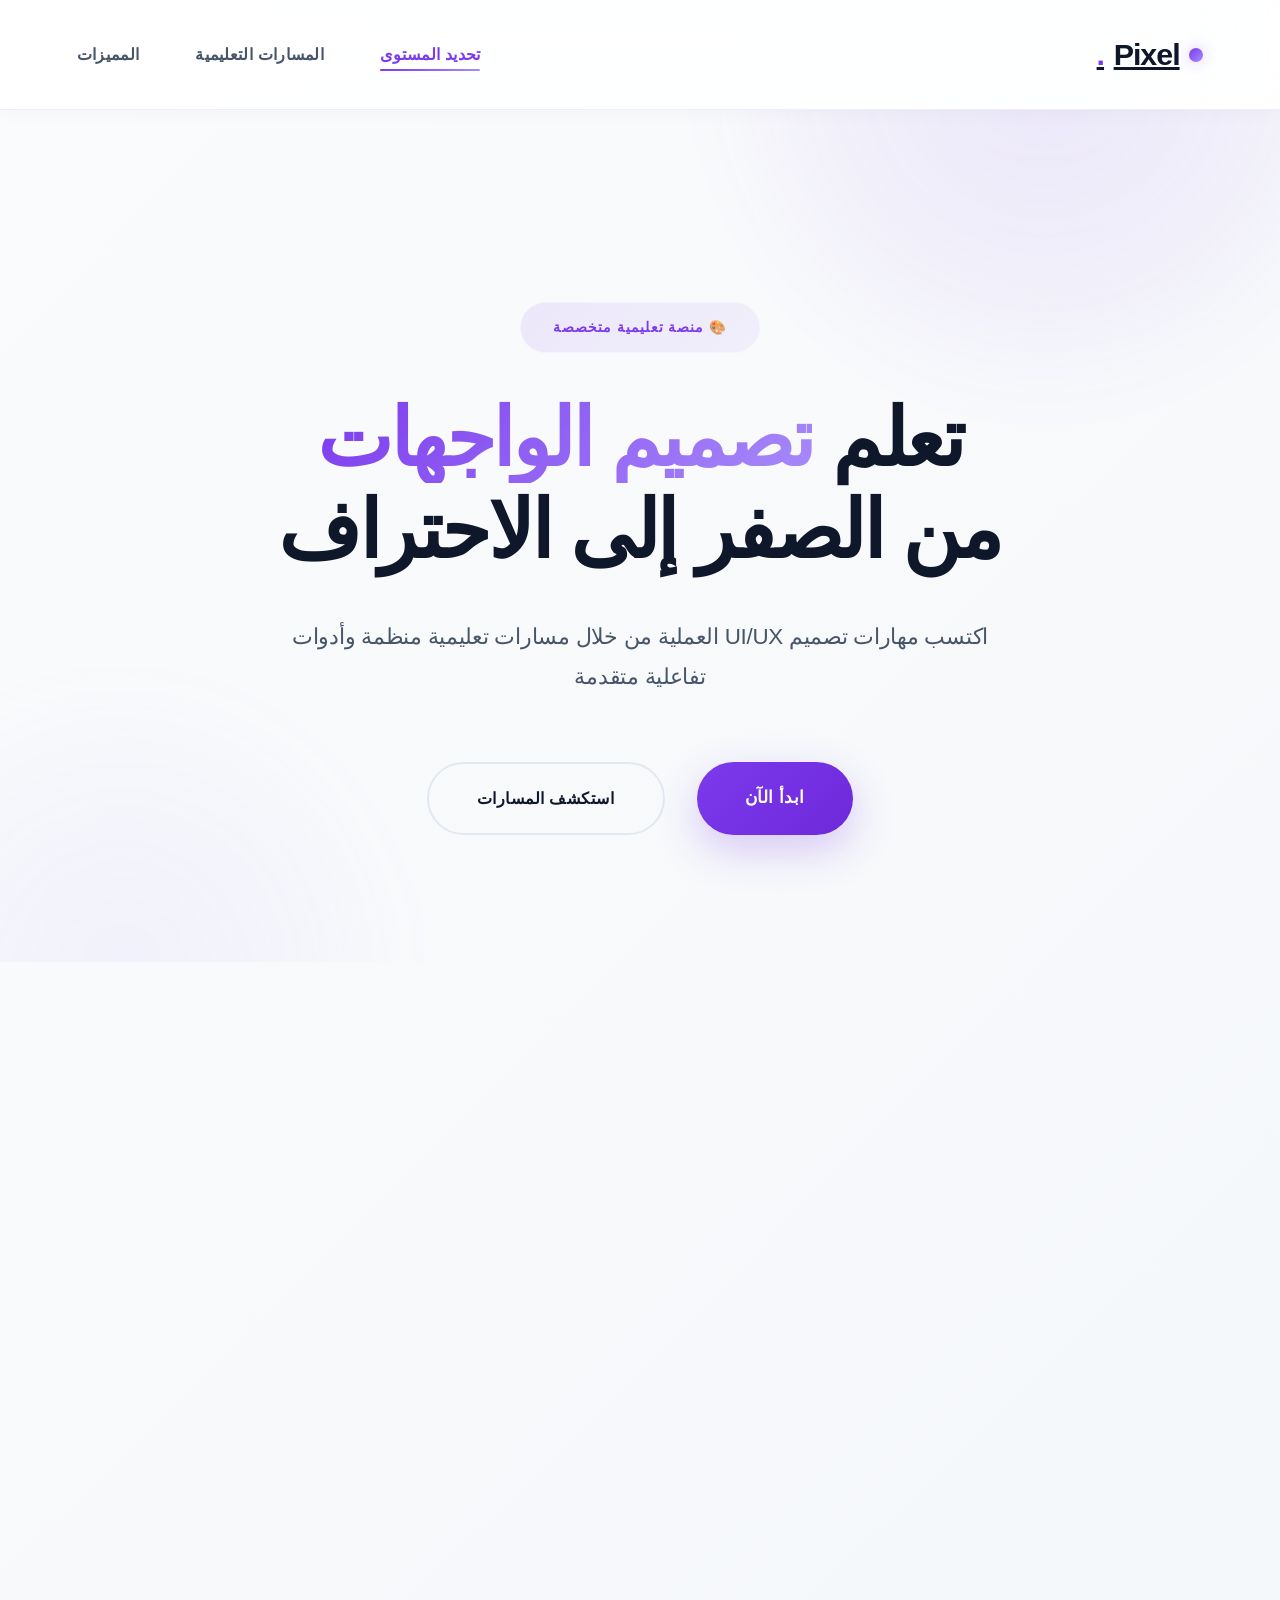
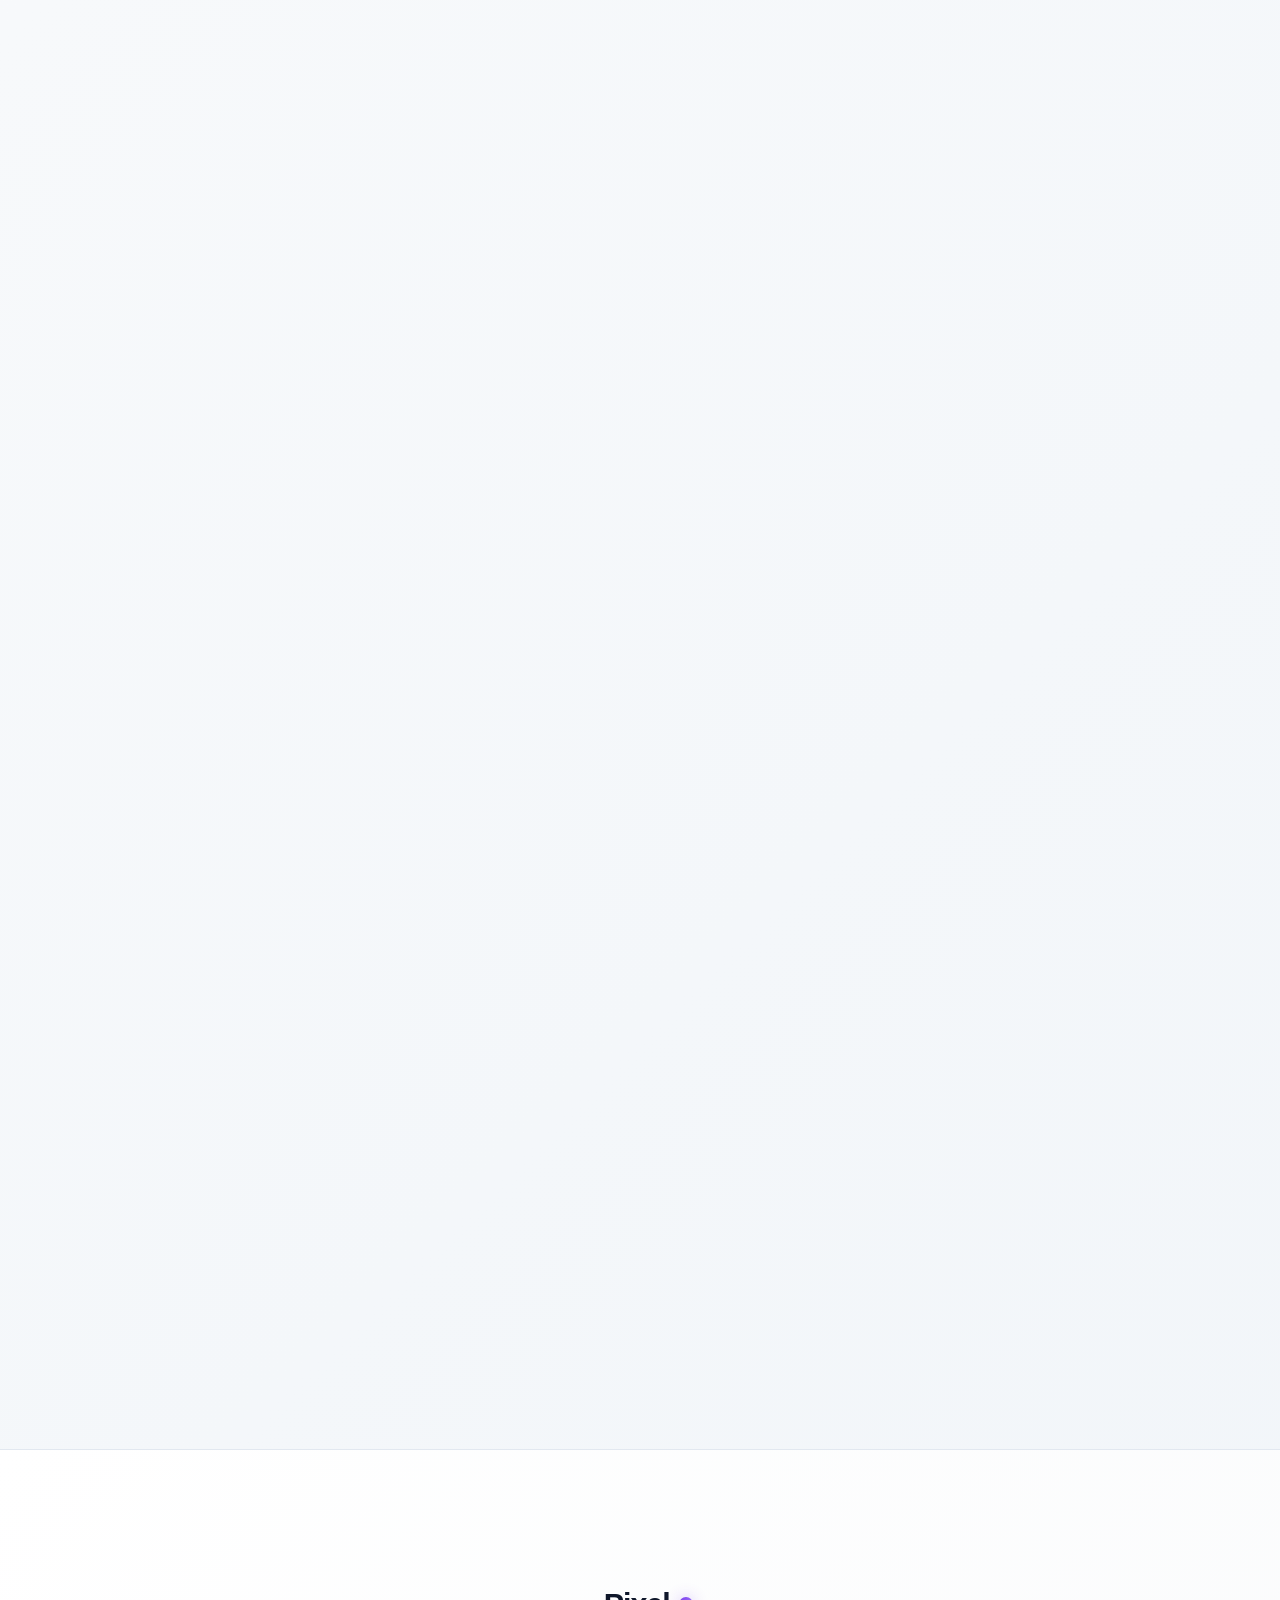
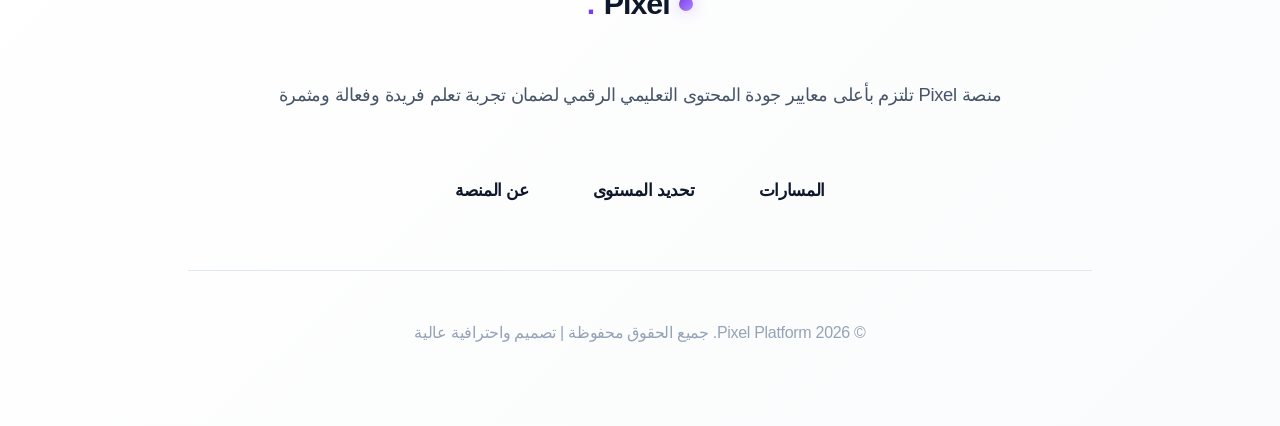
==== index.html @ 51c04f6b "Luxury Redesign: High-end professional aesthetic, advanced typography, and micro-interactions" ====
<!DOCTYPE html>
<html lang="ar">
<head>
    <meta charset="UTF-8">
    <meta name="viewport" content="width=device-width, initial-scale=1.0">
    <title>Pixel - منصة تعليمية متخصصة في تصميم UI/UX</title>
    <link rel="stylesheet" href="css/style.css">
</head>
<body>
    <nav class="navbar">
        <a href="index.html" class="logo">
            <div class="logo-dot"></div>
            <span>Pixel</span><span style="color: var(--secondary);">.</span>
        </a>
        <ul class="nav-links">
            <li><a href="pages/placement-test.html" class="active">تحديد المستوى</a></li>
            <li><a href="pages/levels.html">المسارات التعليمية</a></li>
            <li><a href="#features">المميزات</a></li>
        </ul>
    </nav>

    <header class="hero">
        <div class="hero-tag">🎨 منصة تعليمية متخصصة</div>
        <h1 class="reveal">تعلم <span>تصميم الواجهات</span> <br>من الصفر إلى الاحتراف</h1>
        <p class="reveal">اكتسب مهارات تصميم UI/UX العملية من خلال مسارات تعليمية منظمة وأدوات تفاعلية متقدمة</p>
        <div class="reveal" style="display: flex; gap: 2rem; justify-content: center; flex-wrap: wrap;">
            <a href="pages/placement-test.html" class="btn-main">ابدأ الآن</a>
            <a href="pages/levels.html" class="btn-ghost">استكشف المسارات</a>
        </div>
    </header>

    <main class="container" style="padding: 0 8%;">
        <div class="bento-grid">
            <!-- Large Item 1 -->
            <div class="bento-item large reveal">
                <div>
                    <div class="icon-box">🎯</div>
                    <h3>اختبار تحديد المستوى</h3>
                    <p>اكتشف مستواك الحالي في تصميم الواجهات وحدد المسار المناسب لك من خلال اختبار شامل وتفاعلي</p>
                </div>
            </div>

            <!-- Item 2 -->
            <div class="bento-item reveal">
                <div>
                    <div class="icon-box">📚</div>
                    <h3>محتوى منظم</h3>
                    <p>دروس مرتبة بعناية تغطي جميع جوانب تصميم الواجهات من الأساسيات إلى المستويات المتقدمة</p>
                </div>
            </div>

            <!-- Item 3 -->
            <div class="bento-item reveal">
                <div>
                    <div class="icon-box">✅</div>
                    <h3>اختبارات تفاعلية</h3>
                    <p>قيّم معلوماتك بعد كل درس من خلال اختبارات تفاعلية تقدم تغذية راجعة فورية وتفصيلية</p>
                </div>
            </div>

            <!-- Item 4 -->
            <div class="bento-item reveal">
                <div>
                    <div class="icon-box">🚀</div>
                    <h3>مسارات متعددة</h3>
                    <p>اختر من بين مستويات تعليمية متعددة (مبتدئ، متوسط، متقدم) حسب احتياجاتك وخبرتك</p>
                </div>
            </div>

            <!-- Large Item 2 -->
            <div class="bento-item large reveal">
                <div>
                    <div class="icon-box">🎨</div>
                    <h3>تعلم عملي وفعال</h3>
                    <p>محتوى تعليمي يجمع بين الجانب النظري والعملي مع أهداف واضحة وقابلة للقياس في كل درس</p>
                </div>
            </div>

            <!-- Item 5 -->
            <div class="bento-item reveal">
                <div>
                    <div class="icon-box">🎓</div>
                    <h3>معايير عالمية</h3>
                    <p>تتبع المنصة أعلى معايير التصميم التعليمي الرقمي لضمان جودة المحتوى والتجربة</p>
                </div>
            </div>
        </div>
    </main>

    <footer>
        <div class="container" style="padding: 0 8%;">
            <div class="logo" style="justify-content: center; margin-bottom: 3rem;">
                <div class="logo-dot"></div>
                <span>Pixel</span><span style="color: var(--secondary);">.</span>
            </div>
            <p style="color: var(--text-slate); max-width: 750px; margin: 0 auto 4rem; font-size: 1.15rem; line-height: 1.9; font-weight: 500;">
                منصة Pixel تلتزم بأعلى معايير جودة المحتوى التعليمي الرقمي لضمان تجربة تعلم فريدة وفعالة ومثمرة
            </p>
            <div style="display: flex; gap: 4rem; justify-content: center; margin-bottom: 4rem; font-weight: 750; flex-wrap: wrap;">
                <a href="pages/levels.html" style="color: var(--text-dark); text-decoration: none; transition: var(--transition-fast); font-size: 1.05rem;" onmouseover="this.style.color='var(--secondary)'" onmouseout="this.style.color='var(--text-dark)'">المسارات</a>
                <a href="pages/placement-test.html" style="color: var(--text-dark); text-decoration: none; transition: var(--transition-fast); font-size: 1.05rem;" onmouseover="this.style.color='var(--secondary)'" onmouseout="this.style.color='var(--text-dark)'">تحديد المستوى</a>
                <a href="#" style="color: var(--text-dark); text-decoration: none; transition: var(--transition-fast); font-size: 1.05rem;" onmouseover="this.style.color='var(--secondary)'" onmouseout="this.style.color='var(--text-dark)'">عن المنصة</a>
            </div>
            <p style="color: var(--text-light); font-size: 1rem; border-top: 1px solid var(--border-soft); padding-top: 3rem; margin-top: 3rem;">
                © 2026 Pixel Platform. جميع الحقوق محفوظة | تصميم واحترافية عالية
            </p>
        </div>
    </footer>
</body>
</html>
---- css/style.css ----
/* Pixel UI/UX Platform - Professional Luxury Modern Design */
:root {
    --primary: #ffffff;
    --secondary: #7c3aed;
    --secondary-light: #f5f3ff;
    --secondary-dark: #6d28d9;
    --accent: #a78bfa;
    --text-dark: #0f172a;
    --text-slate: #475569;
    --text-light: #94a3b8;
    --bg-main: #fafbfc;
    --bg-secondary: #f1f5f9;
    --border-soft: #e2e8f0;
    --card-bg: #ffffff;
    --shadow-sm: 0 1px 2px rgba(0,0,0,0.04);
    --shadow-md: 0 4px 12px rgba(124, 58, 237, 0.08);
    --shadow-lg: 0 20px 50px rgba(124, 58, 237, 0.12);
    --shadow-xl: 0 25px 60px rgba(124, 58, 237, 0.15);
    --radius-lg: 28px;
    --radius-md: 16px;
    --radius-sm: 10px;
    --transition-smooth: all 0.6s cubic-bezier(0.23, 1, 0.32, 1);
    --transition-fast: all 0.3s cubic-bezier(0.4, 0, 0.2, 1);
}

* {
    box-sizing: border-box;
    margin: 0;
    padding: 0;
}

html {
    scroll-behavior: smooth;
}

body {
    font-family: 'Noto Kufi Arabic', 'Inter', -apple-system, BlinkMacSystemFont, 'Segoe UI', sans-serif;
    direction: rtl;
    text-align: right;
    background: linear-gradient(135deg, #fafbfc 0%, #f1f5f9 100%);
    color: var(--text-dark);
    line-height: 1.7;
    overflow-x: hidden;
    letter-spacing: -0.3px;
}

/* ===== ADVANCED ANIMATIONS ===== */
@keyframes fadeInUp {
    from { opacity: 0; transform: translateY(50px) scale(0.96); }
    to { opacity: 1; transform: translateY(0) scale(1); }
}

@keyframes fadeInDown {
    from { opacity: 0; transform: translateY(-40px); }
    to { opacity: 1; transform: translateY(0); }
}

@keyframes slideInRight {
    from { opacity: 0; transform: translateX(60px); }
    to { opacity: 1; transform: translateX(0); }
}

@keyframes slideInLeft {
    from { opacity: 0; transform: translateX(-60px); }
    to { opacity: 1; transform: translateX(0); }
}

@keyframes scaleIn {
    from { opacity: 0; transform: scale(0.92); }
    to { opacity: 1; transform: scale(1); }
}

@keyframes pulse {
    0%, 100% { opacity: 1; }
    50% { opacity: 0.6; }
}

@keyframes float {
    0%, 100% { transform: translateY(0px); }
    50% { transform: translateY(-15px); }
}

@keyframes glow {
    0%, 100% { box-shadow: 0 0 20px rgba(124, 58, 237, 0.2); }
    50% { box-shadow: 0 0 40px rgba(124, 58, 237, 0.4); }
}

.reveal { animation: fadeInUp 0.9s cubic-bezier(0.16, 1, 0.3, 1) forwards; opacity: 0; }
.reveal:nth-child(1) { animation-delay: 0s; }
.reveal:nth-child(2) { animation-delay: 0.15s; }
.reveal:nth-child(3) { animation-delay: 0.3s; }
.reveal:nth-child(4) { animation-delay: 0.45s; }
.reveal:nth-child(5) { animation-delay: 0.6s; }

/* ===== NAVIGATION ===== */
.navbar {
    padding: 1.8rem 6%;
    display: flex;
    justify-content: space-between;
    align-items: center;
    background: rgba(255, 255, 255, 0.85);
    backdrop-filter: blur(30px);
    position: sticky;
    top: 0;
    z-index: 1000;
    border-bottom: 1px solid rgba(124, 58, 237, 0.1);
    animation: fadeInDown 0.7s ease-out;
    box-shadow: 0 2px 20px rgba(0, 0, 0, 0.03);
}

.logo {
    font-size: 1.9rem;
    font-weight: 900;
    color: var(--text-dark);
    display: flex;
    align-items: center;
    gap: 0.6rem;
    transition: var(--transition-fast);
    letter-spacing: -1px;
}

.logo:hover {
    transform: scale(1.08);
}

.logo-dot {
    width: 14px;
    height: 14px;
    background: linear-gradient(135deg, var(--secondary), var(--accent));
    border-radius: 50%;
    animation: pulse 2.5s infinite;
    box-shadow: 0 0 15px rgba(124, 58, 237, 0.3);
}

.nav-links {
    display: flex;
    gap: 3.5rem;
    list-style: none;
}

.nav-links a {
    text-decoration: none;
    color: var(--text-slate);
    font-weight: 600;
    font-size: 1rem;
    transition: var(--transition-fast);
    position: relative;
    letter-spacing: 0.3px;
}

.nav-links a::after {
    content: '';
    position: absolute;
    bottom: -8px;
    left: 0;
    width: 0;
    height: 2.5px;
    background: linear-gradient(90deg, var(--secondary), var(--accent));
    transition: var(--transition-smooth);
    border-radius: 2px;
}

.nav-links a:hover::after, .nav-links a.active::after {
    width: 100%;
}

.nav-links a:hover, .nav-links a.active {
    color: var(--secondary);
}

/* ===== HERO SECTION ===== */
.hero {
    padding: 12rem 8% 8rem;
    text-align: center;
    position: relative;
    overflow: hidden;
}

.hero::before {
    content: '';
    position: absolute;
    top: -40%;
    right: -5%;
    width: 600px;
    height: 600px;
    background: radial-gradient(circle, rgba(124, 58, 237, 0.1), transparent);
    border-radius: 50%;
    animation: float 8s ease-in-out infinite;
    filter: blur(40px);
}

.hero::after {
    content: '';
    position: absolute;
    bottom: -30%;
    left: -10%;
    width: 500px;
    height: 500px;
    background: radial-gradient(circle, rgba(167, 139, 250, 0.08), transparent);
    border-radius: 50%;
    animation: float 10s ease-in-out infinite reverse;
    filter: blur(40px);
}

.hero-tag {
    display: inline-block;
    padding: 0.8rem 2rem;
    background: linear-gradient(135deg, rgba(124, 58, 237, 0.1), rgba(167, 139, 250, 0.1));
    color: var(--secondary);
    border-radius: 100px;
    font-weight: 800;
    font-size: 0.85rem;
    margin-bottom: 2.5rem;
    animation: slideInDown 0.7s ease-out;
    border: 1.5px solid var(--secondary-light);
    letter-spacing: 1px;
    text-transform: uppercase;
}

.hero h1 {
    font-size: 5rem;
    font-weight: 900;
    line-height: 1.15;
    margin-bottom: 2.5rem;
    letter-spacing: -2.5px;
    animation: fadeInUp 0.9s ease-out 0.2s both;
    position: relative;
    z-index: 1;
}

.hero h1 span {
    background: linear-gradient(135deg, var(--secondary), var(--accent));
    -webkit-background-clip: text;
    -webkit-text-fill-color: transparent;
    background-clip: text;
    font-weight: 950;
}

.hero p {
    font-size: 1.4rem;
    color: var(--text-slate);
    max-width: 750px;
    margin: 0 auto 4rem;
    animation: fadeInUp 0.9s ease-out 0.4s both;
    position: relative;
    z-index: 1;
    line-height: 1.8;
    font-weight: 500;
}

/* ===== BENTO GRID LAYOUT ===== */
.bento-grid {
    display: grid;
    grid-template-columns: repeat(4, 1fr);
    grid-auto-rows: minmax(220px, auto);
    gap: 2.8rem;
    margin: 8rem 0;
    padding: 0 2%;
}

.bento-item {
    background: linear-gradient(135deg, #ffffff 0%, #fafbfc 100%);
    border-radius: var(--radius-lg);
    padding: 2.8rem;
    border: 1.5px solid var(--border-soft);
    transition: var(--transition-smooth);
    display: flex;
    flex-direction: column;
    justify-content: space-between;
    animation: scaleIn 0.7s ease-out;
    position: relative;
    overflow: hidden;
}

.bento-item::before {
    content: '';
    position: absolute;
    top: 0;
    left: 0;
    right: 0;
    height: 4px;
    background: linear-gradient(90deg, var(--secondary), var(--accent), transparent);
    opacity: 0;
    transition: opacity var(--transition-fast);
}

.bento-item::after {
    content: '';
    position: absolute;
    top: 0;
    left: 0;
    right: 0;
    bottom: 0;
    background: radial-gradient(circle at top right, rgba(124, 58, 237, 0.05), transparent);
    opacity: 0;
    transition: opacity var(--transition-fast);
    pointer-events: none;
}

.bento-item:hover {
    transform: translateY(-16px);
    box-shadow: 0 30px 60px rgba(124, 58, 237, 0.15);
    border-color: var(--secondary-light);
}

.bento-item:hover::before {
    opacity: 1;
}

.bento-item:hover::after {
    opacity: 1;
}

.bento-item.large { grid-column: span 2; grid-row: span 2; }
.bento-item.wide { grid-column: span 2; }

.bento-item h3 {
    font-size: 1.9rem;
    margin-bottom: 1.2rem;
    font-weight: 850;
    color: var(--text-dark);
    transition: var(--transition-fast);
    letter-spacing: -0.5px;
}

.bento-item:hover h3 {
    color: var(--secondary);
}

.bento-item p {
    color: var(--text-slate);
    font-size: 1.05rem;
    line-height: 1.85;
    font-weight: 500;
}

.icon-box {
    width: 70px;
    height: 70px;
    background: linear-gradient(135deg, var(--secondary-light), rgba(167, 139, 250, 0.1));
    border-radius: 18px;
    display: flex;
    align-items: center;
    justify-content: center;
    font-size: 2rem;
    margin-bottom: 2rem;
    color: var(--secondary);
    transition: var(--transition-fast);
    border: 1.5px solid var(--secondary-light);
}

.bento-item:hover .icon-box {
    transform: scale(1.25) rotate(8deg);
    background: linear-gradient(135deg, var(--secondary), var(--accent));
    color: white;
}

/* ===== BUTTONS ===== */
.btn-main {
    padding: 1.3rem 3rem;
    background: linear-gradient(135deg, var(--secondary), var(--secondary-dark));
    color: white;
    border-radius: 100px;
    text-decoration: none;
    font-weight: 800;
    font-size: 1.05rem;
    display: inline-flex;
    align-items: center;
    gap: 0.8rem;
    transition: var(--transition-smooth);
    border: none;
    cursor: pointer;
    box-shadow: 0 15px 40px rgba(124, 58, 237, 0.25);
    position: relative;
    overflow: hidden;
    letter-spacing: 0.5px;
}

.btn-main::before {
    content: '';
    position: absolute;
    top: 50%;
    left: 50%;
    width: 0;
    height: 0;
    background: rgba(255, 255, 255, 0.25);
    border-radius: 50%;
    transform: translate(-50%, -50%);
    transition: width 0.7s, height 0.7s;
}

.btn-main:hover {
    transform: translateY(-6px);
    box-shadow: 0 20px 50px rgba(124, 58, 237, 0.35);
}

.btn-main:hover::before {
    width: 350px;
    height: 350px;
}

.btn-ghost {
    padding: 1.3rem 3rem;
    background: transparent;
    color: var(--text-dark);
    border: 2.5px solid var(--border-soft);
    border-radius: 100px;
    text-decoration: none;
    font-weight: 800;
    transition: var(--transition-smooth);
    cursor: pointer;
    letter-spacing: 0.5px;
}

.btn-ghost:hover {
    border-color: var(--secondary);
    color: var(--secondary);
    background: var(--secondary-light);
    transform: translateY(-4px);
    box-shadow: 0 10px 30px rgba(124, 58, 237, 0.1);
}

/* ===== CONTENT WRAPPER ===== */
.content-wrapper {
    max-width: 880px;
    margin: 4rem auto;
    background: linear-gradient(135deg, #ffffff 0%, #fafbfc 100%);
    padding: 4.5rem 5%;
    border-radius: var(--radius-lg);
    border: 1.5px solid var(--border-soft);
    box-shadow: 0 20px 50px rgba(124, 58, 237, 0.12);
    animation: fadeInUp 0.9s ease-out;
}

/* ===== QUIZ & OPTIONS ===== */
.option-card {
    padding: 1.8rem 2.2rem;
    border-radius: 20px;
    border: 2px solid var(--border-soft);
    margin-bottom: 1.4rem;
    cursor: pointer;
    transition: var(--transition-smooth);
    display: flex;
    align-items: center;
    gap: 1.8rem;
    background: linear-gradient(135deg, #ffffff 0%, #fafbfc 100%);
    font-weight: 700;
    font-size: 1.1rem;
    color: var(--text-slate);
    animation: slideInRight 0.6s ease-out;
    position: relative;
    overflow: hidden;
}

.option-card::before {
    content: '';
    position: absolute;
    top: 0;
    left: 0;
    right: 0;
    bottom: 0;
    background: linear-gradient(135deg, rgba(124, 58, 237, 0.05), transparent);
    opacity: 0;
    transition: opacity var(--transition-fast);
    pointer-events: none;
}

.option-card:nth-child(1) { animation-delay: 0.1s; }
.option-card:nth-child(2) { animation-delay: 0.2s; }
.option-card:nth-child(3) { animation-delay: 0.3s; }
.option-card:nth-child(4) { animation-delay: 0.4s; }

.option-card:hover {
    border-color: var(--secondary);
    background: linear-gradient(135deg, var(--secondary-light), rgba(167, 139, 250, 0.05));
    color: var(--secondary);
    transform: translateX(-12px);
    box-shadow: 0 15px 40px rgba(124, 58, 237, 0.15);
}

.option-card:hover::before {
    opacity: 1;
}

.option-card.selected {
    border-color: var(--secondary);
    background: linear-gradient(135deg, var(--secondary), var(--secondary-dark));
    color: white;
    box-shadow: 0 15px 40px rgba(124, 58, 237, 0.35);
    animation: scaleIn 0.3s ease-out;
}

.option-card.correct {
    border-color: #10b981;
    background: linear-gradient(135deg, #ecfdf5, #d1fae5);
    color: #065f46;
}

.option-card.wrong {
    border-color: #ef4444;
    background: linear-gradient(135deg, #fef2f2, #fee2e2);
    color: #991b1b;
}

.option-index {
    width: 36px;
    height: 36px;
    background: linear-gradient(135deg, var(--secondary-light), rgba(167, 139, 250, 0.1));
    border-radius: 50%;
    display: flex;
    align-items: center;
    justify-content: center;
    font-size: 0.95rem;
    transition: var(--transition-fast);
    font-weight: 900;
    color: var(--secondary);
    border: 1.5px solid var(--secondary-light);
}

.option-card:hover .option-index {
    background: var(--secondary);
    color: white;
    border-color: var(--secondary);
}

.option-card.selected .option-index {
    background: rgba(255, 255, 255, 0.25);
    color: white;
    border-color: rgba(255, 255, 255, 0.5);
}

/* ===== PROGRESS BAR ===== */
.progress-bar {
    height: 14px;
    background: var(--border-soft);
    border-radius: 100px;
    margin-bottom: 3.5rem;
    overflow: hidden;
    border: 1px solid var(--secondary-light);
}

.progress-fill {
    height: 100%;
    background: linear-gradient(90deg, var(--secondary), var(--accent));
    width: 0%;
    transition: width 0.7s cubic-bezier(0.16, 1, 0.3, 1);
    box-shadow: 0 0 25px var(--secondary-light);
}

/* ===== FOOTER ===== */
footer {
    padding: 8rem 8% 5rem;
    background: linear-gradient(135deg, #ffffff 0%, #fafbfc 100%);
    border-top: 1.5px solid var(--border-soft);
    text-align: center;
    animation: fadeInUp 0.9s ease-out;
}

footer .logo {
    justify-content: center;
    margin-bottom: 2.5rem;
}

/* ===== CONTAINER ===== */
.container {
    max-width: 1400px;
    margin: 0 auto;
    padding: 0 8%;
}

/* ===== RESPONSIVE ===== */
@media (max-width: 1024px) {
    .bento-grid { grid-template-columns: repeat(2, 1fr); }
    .hero h1 { font-size: 3.5rem; }
    .nav-links { gap: 2rem; }
}

@media (max-width: 768px) {
    .bento-grid { grid-template-columns: 1fr; }
    .bento-item.large, .bento-item.wide { grid-column: span 1; grid-row: span 1; }
    .nav-links { display: none; }
    .navbar { padding: 1.3rem 5%; }
    .hero { padding: 8rem 5% 5rem; }
    .hero h1 { font-size: 2.5rem; }
    .content-wrapper { padding: 3rem 4%; }
}

@media (max-width: 480px) {
    .hero h1 { font-size: 2rem; }
    .hero p { font-size: 1.1rem; }
    .btn-main, .btn-ghost { padding: 1rem 2rem; font-size: 0.95rem; }
}
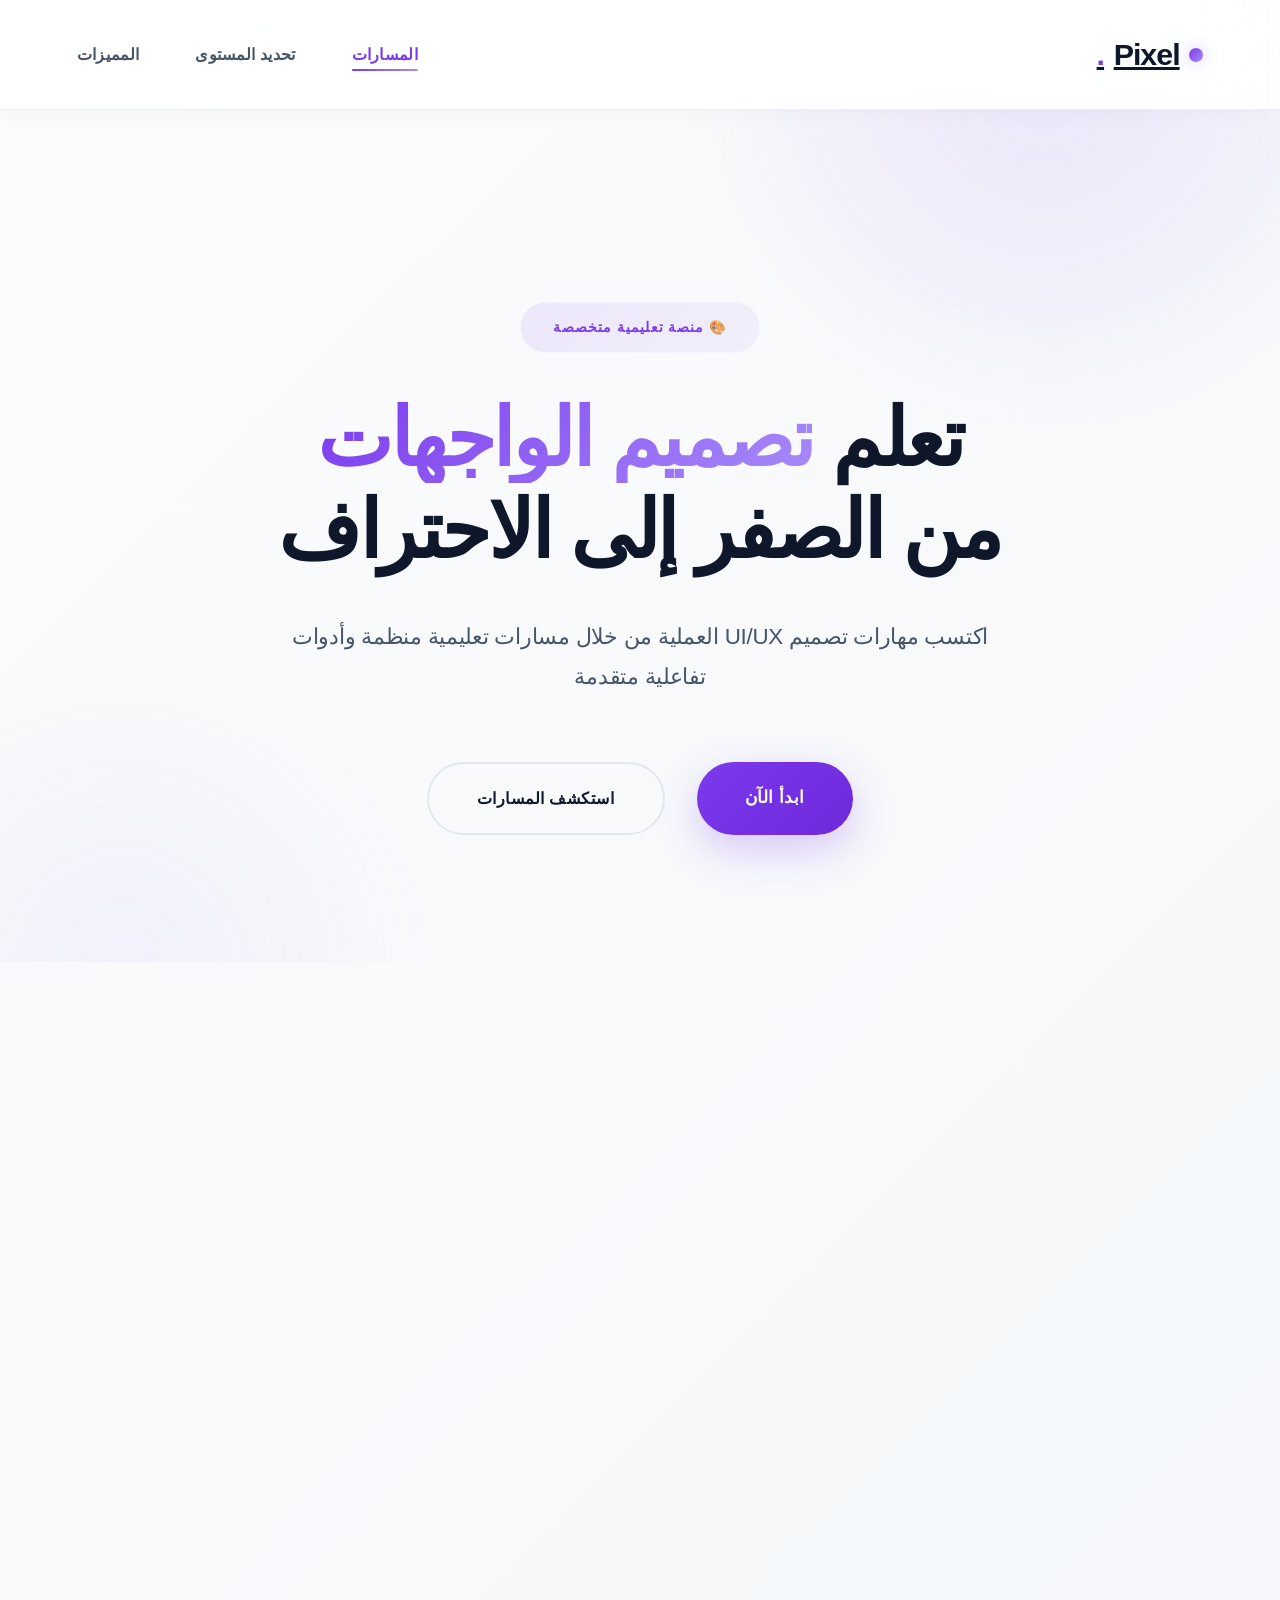
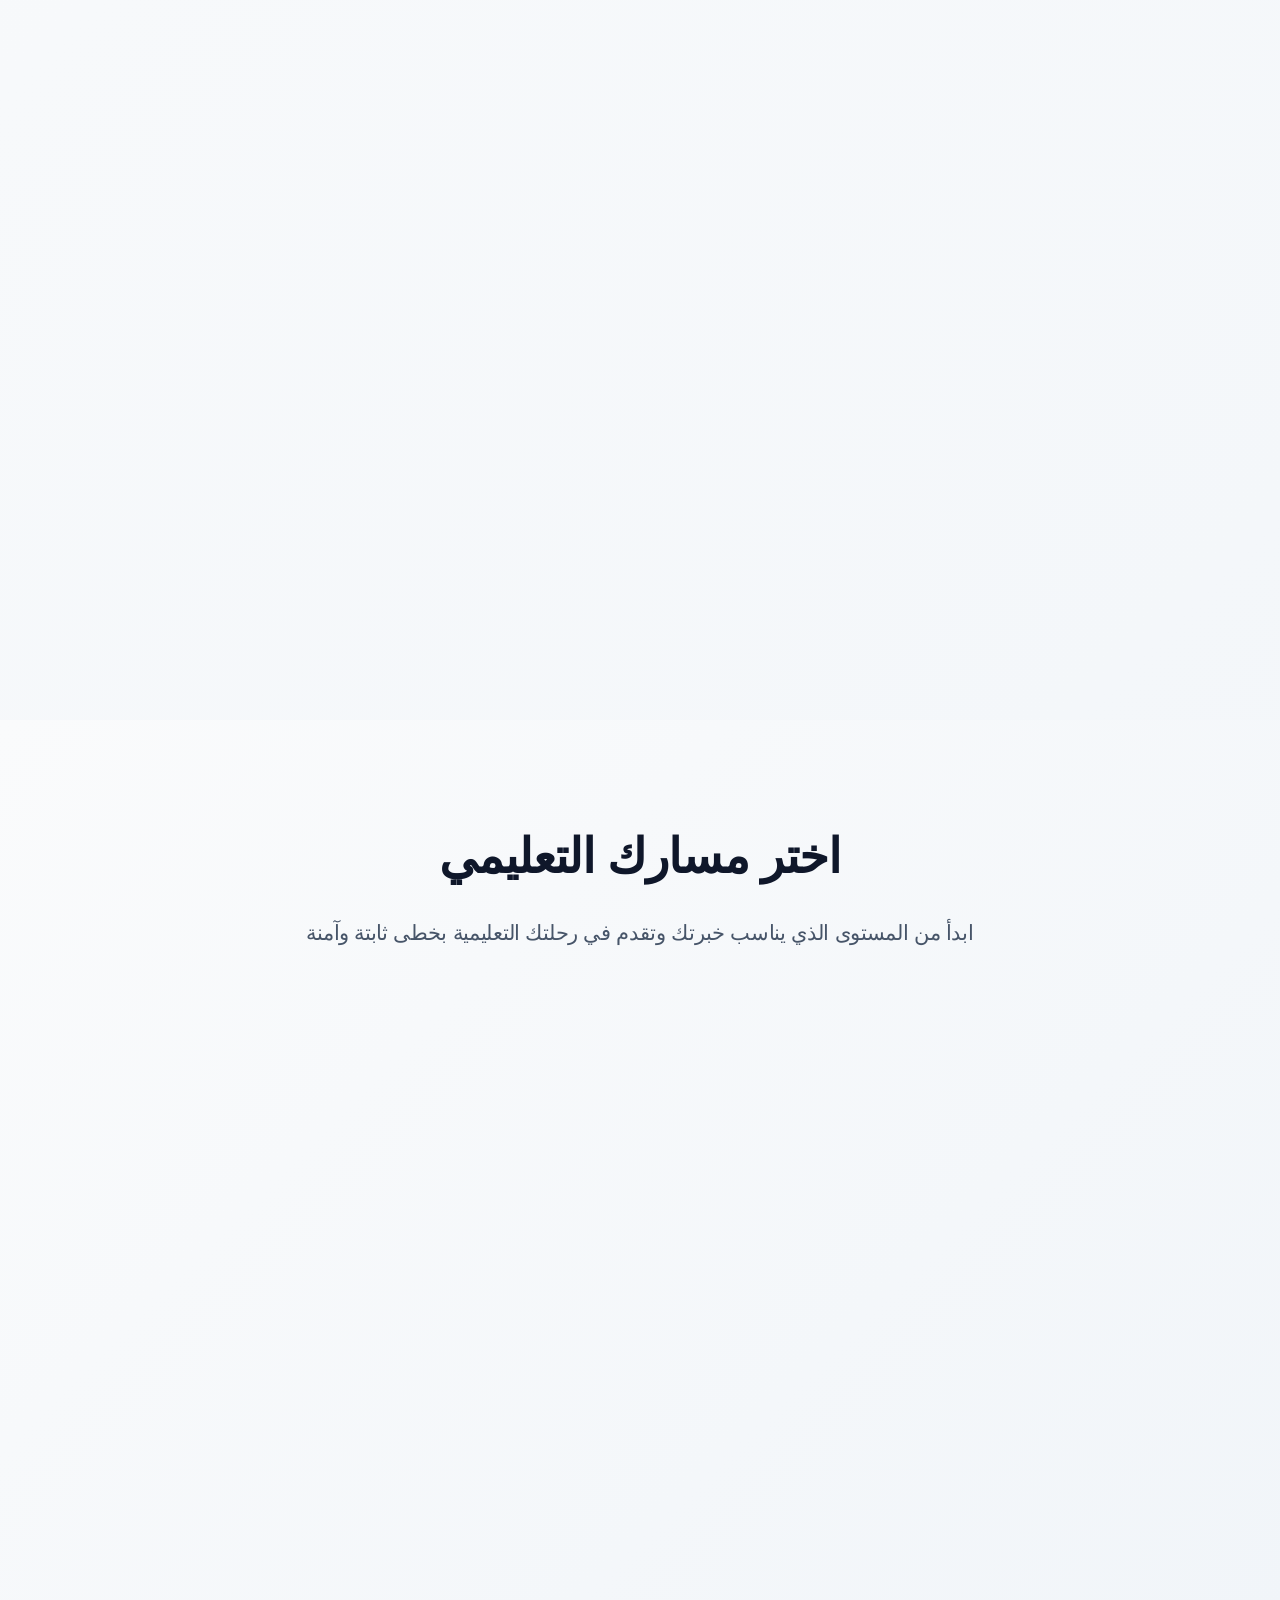
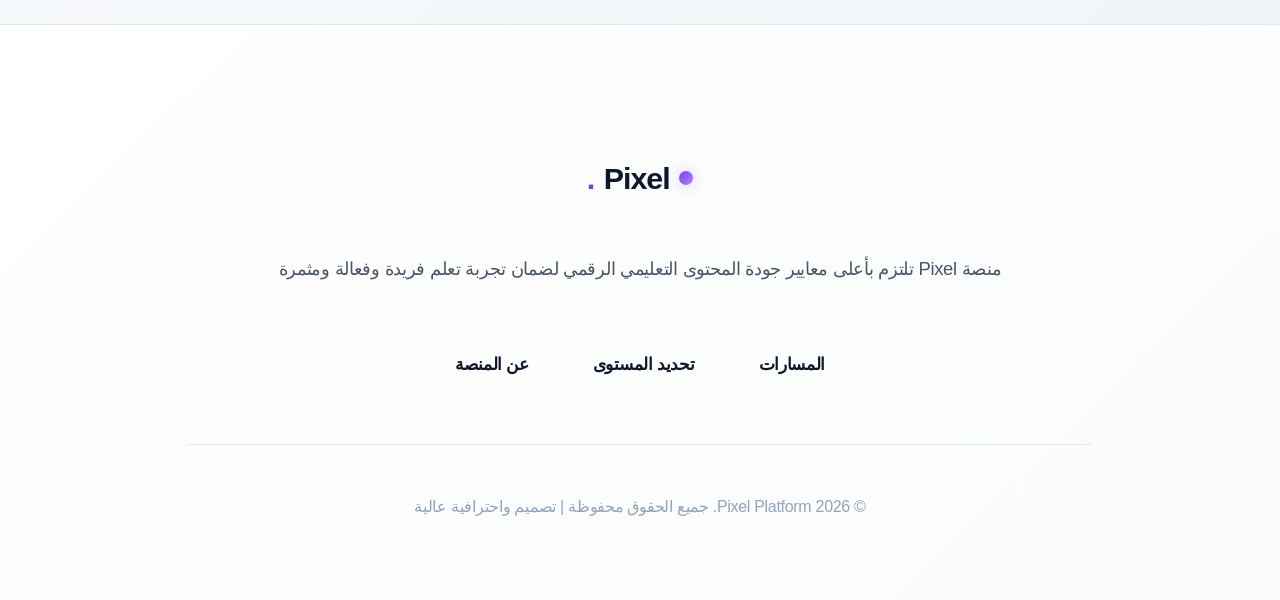
==== commit 1c8c987b: "Fix: Home page layout errors and added interactive level cards section" ====
--- a/index.html
+++ b/index.html
@@ -5,6 +5,160 @@
     <meta name="viewport" content="width=device-width, initial-scale=1.0">
     <title>Pixel - منصة تعليمية متخصصة في تصميم UI/UX</title>
     <link rel="stylesheet" href="css/style.css">
+    <style>
+        .levels-section {
+            padding: 6rem 8%;
+            background: linear-gradient(135deg, #fafbfc 0%, #f1f5f9 100%);
+        }
+
+        .section-title {
+            font-size: 3rem;
+            font-weight: 900;
+            margin-bottom: 1rem;
+            text-align: center;
+            letter-spacing: -1px;
+        }
+
+        .section-subtitle {
+            font-size: 1.3rem;
+            color: var(--text-slate);
+            text-align: center;
+            margin-bottom: 5rem;
+            max-width: 700px;
+            margin-left: auto;
+            margin-right: auto;
+            line-height: 1.8;
+        }
+
+        .levels-grid {
+            display: grid;
+            grid-template-columns: repeat(auto-fit, minmax(320px, 1fr));
+            gap: 3rem;
+            max-width: 1200px;
+            margin: 0 auto;
+        }
+
+        .level-card {
+            background: linear-gradient(135deg, #ffffff 0%, #fafbfc 100%);
+            border-radius: 28px;
+            padding: 3.5rem 2.5rem;
+            border: 1.5px solid var(--border-soft);
+            cursor: pointer;
+            transition: var(--transition-smooth);
+            display: flex;
+            flex-direction: column;
+            align-items: center;
+            text-align: center;
+            position: relative;
+            overflow: hidden;
+            animation: slideInRight 0.7s ease-out;
+        }
+
+        .level-card::before {
+            content: '';
+            position: absolute;
+            top: 0;
+            left: 0;
+            right: 0;
+            height: 5px;
+            background: linear-gradient(90deg, var(--secondary), var(--accent), transparent);
+            opacity: 0;
+            transition: opacity var(--transition-fast);
+        }
+
+        .level-card::after {
+            content: '';
+            position: absolute;
+            top: 0;
+            left: 0;
+            right: 0;
+            bottom: 0;
+            background: radial-gradient(circle at top right, rgba(124, 58, 237, 0.05), transparent);
+            opacity: 0;
+            transition: opacity var(--transition-fast);
+            pointer-events: none;
+        }
+
+        .level-card:hover {
+            transform: translateY(-20px);
+            box-shadow: 0 30px 60px rgba(124, 58, 237, 0.15);
+            border-color: var(--secondary-light);
+        }
+
+        .level-card:hover::before {
+            opacity: 1;
+        }
+
+        .level-card:hover::after {
+            opacity: 1;
+        }
+
+        .level-icon {
+            width: 90px;
+            height: 90px;
+            background: linear-gradient(135deg, var(--secondary-light), rgba(167, 139, 250, 0.1));
+            border-radius: 24px;
+            display: flex;
+            align-items: center;
+            justify-content: center;
+            font-size: 3rem;
+            margin-bottom: 2rem;
+            transition: var(--transition-fast);
+            border: 2px solid var(--secondary-light);
+        }
+
+        .level-card:hover .level-icon {
+            transform: scale(1.3) rotate(-10deg);
+            background: linear-gradient(135deg, var(--secondary), var(--accent));
+            border-color: var(--secondary);
+        }
+
+        .level-card h3 {
+            font-size: 1.8rem;
+            font-weight: 850;
+            margin-bottom: 1.2rem;
+            color: var(--text-dark);
+            transition: var(--transition-fast);
+            letter-spacing: -0.5px;
+        }
+
+        .level-card:hover h3 {
+            color: var(--secondary);
+        }
+
+        .level-card p {
+            color: var(--text-slate);
+            font-size: 1.05rem;
+            line-height: 1.85;
+            margin-bottom: 2.5rem;
+            flex-grow: 1;
+            font-weight: 500;
+        }
+
+        .level-card-btn {
+            padding: 1rem 2.5rem;
+            background: linear-gradient(135deg, var(--secondary), var(--secondary-dark));
+            color: white;
+            border-radius: 100px;
+            text-decoration: none;
+            font-weight: 800;
+            font-size: 1rem;
+            transition: var(--transition-smooth);
+            border: none;
+            cursor: pointer;
+            box-shadow: 0 10px 30px rgba(124, 58, 237, 0.2);
+            letter-spacing: 0.5px;
+        }
+
+        .level-card-btn:hover {
+            transform: translateY(-4px);
+            box-shadow: 0 15px 40px rgba(124, 58, 237, 0.3);
+        }
+
+        .level-card:nth-child(1) { animation-delay: 0.1s; }
+        .level-card:nth-child(2) { animation-delay: 0.2s; }
+        .level-card:nth-child(3) { animation-delay: 0.3s; }
+    </style>
 </head>
 <body>
     <nav class="navbar">
@@ -13,8 +167,8 @@
             <span>Pixel</span><span style="color: var(--secondary);">.</span>
         </a>
         <ul class="nav-links">
-            <li><a href="pages/placement-test.html" class="active">تحديد المستوى</a></li>
-            <li><a href="pages/levels.html">المسارات التعليمية</a></li>
+            <li><a href="#levels" class="active">المسارات</a></li>
+            <li><a href="pages/placement-test.html">تحديد المستوى</a></li>
             <li><a href="#features">المميزات</a></li>
         </ul>
     </nav>
@@ -25,14 +179,15 @@
         <p class="reveal">اكتسب مهارات تصميم UI/UX العملية من خلال مسارات تعليمية منظمة وأدوات تفاعلية متقدمة</p>
         <div class="reveal" style="display: flex; gap: 2rem; justify-content: center; flex-wrap: wrap;">
             <a href="pages/placement-test.html" class="btn-main">ابدأ الآن</a>
-            <a href="pages/levels.html" class="btn-ghost">استكشف المسارات</a>
+            <a href="#levels" class="btn-ghost">استكشف المسارات</a>
         </div>
     </header>
 
-    <main class="container" style="padding: 0 8%;">
-        <div class="bento-grid">
-            <!-- Large Item 1 -->
-            <div class="bento-item large reveal">
+    <!-- Features Section -->
+    <main class="container" style="padding: 0 8%; margin: 8rem 0;">
+        <div class="bento-grid" id="features">
+            <!-- Item 1 -->
+            <div class="bento-item reveal">
                 <div>
                     <div class="icon-box">🎯</div>
                     <h3>اختبار تحديد المستوى</h3>
@@ -67,8 +222,8 @@
                 </div>
             </div>
 
-            <!-- Large Item 2 -->
-            <div class="bento-item large reveal">
+            <!-- Item 5 -->
+            <div class="bento-item reveal">
                 <div>
                     <div class="icon-box">🎨</div>
                     <h3>تعلم عملي وفعال</h3>
@@ -76,7 +231,7 @@
                 </div>
             </div>
 
-            <!-- Item 5 -->
+            <!-- Item 6 -->
             <div class="bento-item reveal">
                 <div>
                     <div class="icon-box">🎓</div>
@@ -86,6 +241,38 @@
             </div>
         </div>
     </main>
+
+    <!-- Levels Section -->
+    <section class="levels-section" id="levels">
+        <h2 class="section-title reveal">اختر مسارك التعليمي</h2>
+        <p class="section-subtitle reveal">ابدأ من المستوى الذي يناسب خبرتك وتقدم في رحلتك التعليمية بخطى ثابتة وآمنة</p>
+        
+        <div class="levels-grid">
+            <!-- Beginner Level -->
+            <div class="level-card reveal">
+                <div class="level-icon">🌱</div>
+                <h3>مستوى المبتدئين</h3>
+                <p>ابدأ من الأساسيات وتعلم المفاهيم الأساسية لتصميم الواجهات والمبادئ الأولية</p>
+                <a href="pages/levels.html?level=beginner" class="level-card-btn">ابدأ التعلم</a>
+            </div>
+
+            <!-- Intermediate Level -->
+            <div class="level-card reveal">
+                <div class="level-icon">📈</div>
+                <h3>مستوى المتوسط</h3>
+                <p>طور مهاراتك وتعمق في تقنيات التصميم المتقدمة وأفضل الممارسات الاحترافية</p>
+                <a href="pages/levels.html?level=intermediate" class="level-card-btn">ابدأ التعلم</a>
+            </div>
+
+            <!-- Advanced Level -->
+            <div class="level-card reveal">
+                <div class="level-icon">⭐</div>
+                <h3>مستوى متقدم</h3>
+                <p>أتقن مهارات التصميم وتعلم الاستراتيجيات المتطورة والتطبيقات العملية الحقيقية</p>
+                <a href="pages/levels.html?level=advanced" class="level-card-btn">ابدأ التعلم</a>
+            </div>
+        </div>
+    </section>
 
     <footer>
         <div class="container" style="padding: 0 8%;">
@@ -97,7 +284,7 @@
                 منصة Pixel تلتزم بأعلى معايير جودة المحتوى التعليمي الرقمي لضمان تجربة تعلم فريدة وفعالة ومثمرة
             </p>
             <div style="display: flex; gap: 4rem; justify-content: center; margin-bottom: 4rem; font-weight: 750; flex-wrap: wrap;">
-                <a href="pages/levels.html" style="color: var(--text-dark); text-decoration: none; transition: var(--transition-fast); font-size: 1.05rem;" onmouseover="this.style.color='var(--secondary)'" onmouseout="this.style.color='var(--text-dark)'">المسارات</a>
+                <a href="#levels" style="color: var(--text-dark); text-decoration: none; transition: var(--transition-fast); font-size: 1.05rem;" onmouseover="this.style.color='var(--secondary)'" onmouseout="this.style.color='var(--text-dark)'">المسارات</a>
                 <a href="pages/placement-test.html" style="color: var(--text-dark); text-decoration: none; transition: var(--transition-fast); font-size: 1.05rem;" onmouseover="this.style.color='var(--secondary)'" onmouseout="this.style.color='var(--text-dark)'">تحديد المستوى</a>
                 <a href="#" style="color: var(--text-dark); text-decoration: none; transition: var(--transition-fast); font-size: 1.05rem;" onmouseover="this.style.color='var(--secondary)'" onmouseout="this.style.color='var(--text-dark)'">عن المنصة</a>
             </div>
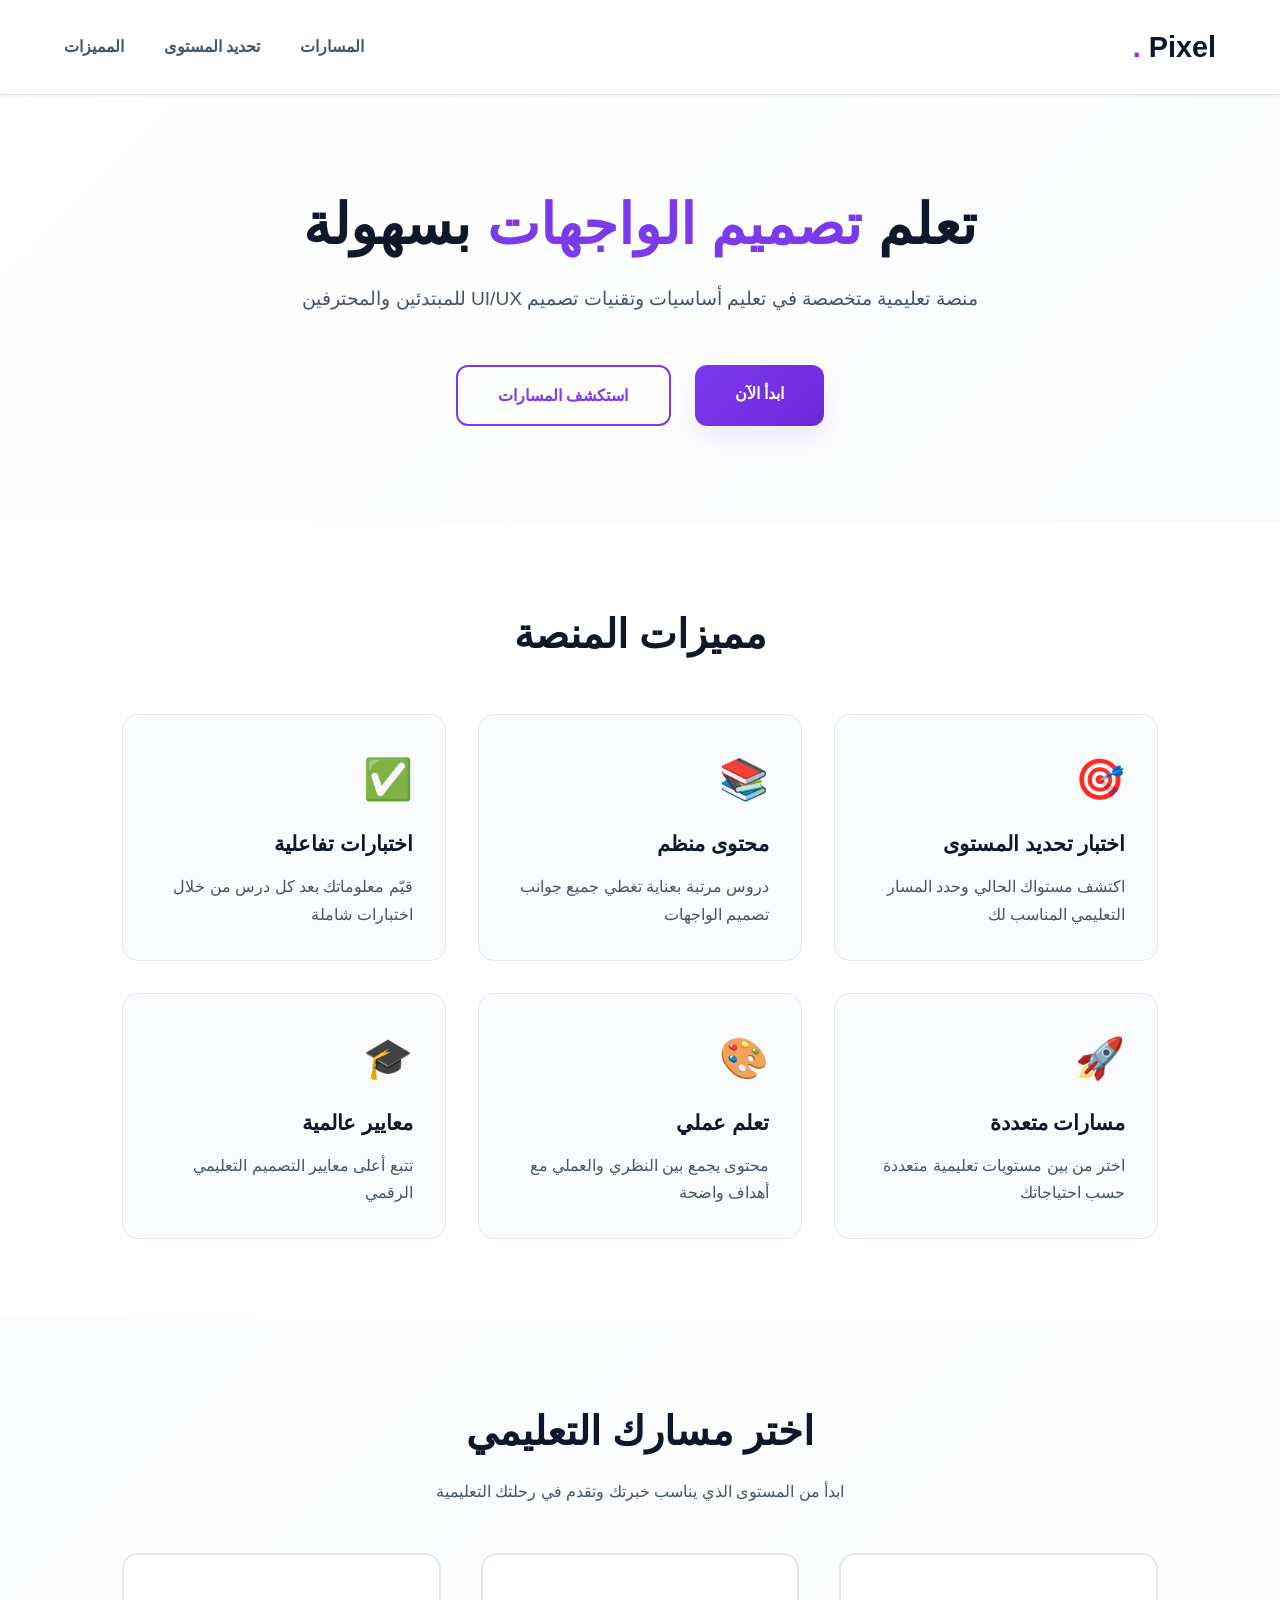
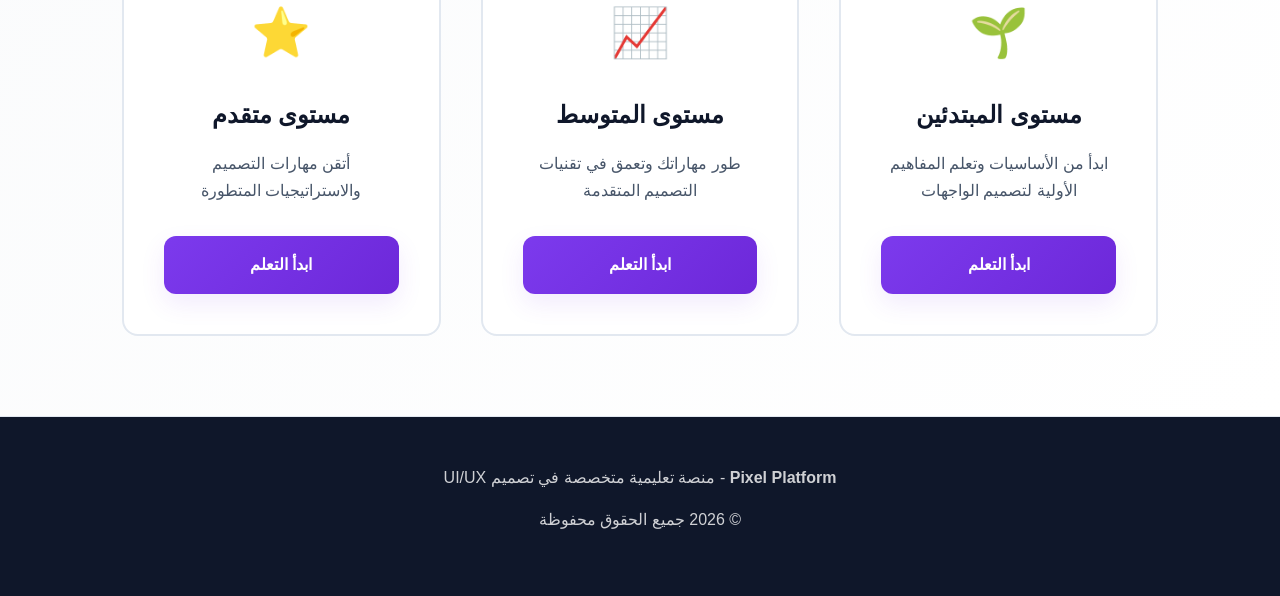
==== commit 78c91b57: "Final Stabilization: Fixed all logic and UI errors, ensured full compliance with educational standar" ====
--- a/index.html
+++ b/index.html
@@ -3,294 +3,104 @@
 <head>
     <meta charset="UTF-8">
     <meta name="viewport" content="width=device-width, initial-scale=1.0">
-    <title>Pixel - منصة تعليمية متخصصة في تصميم UI/UX</title>
+    <title>Pixel - منصة تعليمية في تصميم UI/UX</title>
     <link rel="stylesheet" href="css/style.css">
-    <style>
-        .levels-section {
-            padding: 6rem 8%;
-            background: linear-gradient(135deg, #fafbfc 0%, #f1f5f9 100%);
-        }
-
-        .section-title {
-            font-size: 3rem;
-            font-weight: 900;
-            margin-bottom: 1rem;
-            text-align: center;
-            letter-spacing: -1px;
-        }
-
-        .section-subtitle {
-            font-size: 1.3rem;
-            color: var(--text-slate);
-            text-align: center;
-            margin-bottom: 5rem;
-            max-width: 700px;
-            margin-left: auto;
-            margin-right: auto;
-            line-height: 1.8;
-        }
-
-        .levels-grid {
-            display: grid;
-            grid-template-columns: repeat(auto-fit, minmax(320px, 1fr));
-            gap: 3rem;
-            max-width: 1200px;
-            margin: 0 auto;
-        }
-
-        .level-card {
-            background: linear-gradient(135deg, #ffffff 0%, #fafbfc 100%);
-            border-radius: 28px;
-            padding: 3.5rem 2.5rem;
-            border: 1.5px solid var(--border-soft);
-            cursor: pointer;
-            transition: var(--transition-smooth);
-            display: flex;
-            flex-direction: column;
-            align-items: center;
-            text-align: center;
-            position: relative;
-            overflow: hidden;
-            animation: slideInRight 0.7s ease-out;
-        }
-
-        .level-card::before {
-            content: '';
-            position: absolute;
-            top: 0;
-            left: 0;
-            right: 0;
-            height: 5px;
-            background: linear-gradient(90deg, var(--secondary), var(--accent), transparent);
-            opacity: 0;
-            transition: opacity var(--transition-fast);
-        }
-
-        .level-card::after {
-            content: '';
-            position: absolute;
-            top: 0;
-            left: 0;
-            right: 0;
-            bottom: 0;
-            background: radial-gradient(circle at top right, rgba(124, 58, 237, 0.05), transparent);
-            opacity: 0;
-            transition: opacity var(--transition-fast);
-            pointer-events: none;
-        }
-
-        .level-card:hover {
-            transform: translateY(-20px);
-            box-shadow: 0 30px 60px rgba(124, 58, 237, 0.15);
-            border-color: var(--secondary-light);
-        }
-
-        .level-card:hover::before {
-            opacity: 1;
-        }
-
-        .level-card:hover::after {
-            opacity: 1;
-        }
-
-        .level-icon {
-            width: 90px;
-            height: 90px;
-            background: linear-gradient(135deg, var(--secondary-light), rgba(167, 139, 250, 0.1));
-            border-radius: 24px;
-            display: flex;
-            align-items: center;
-            justify-content: center;
-            font-size: 3rem;
-            margin-bottom: 2rem;
-            transition: var(--transition-fast);
-            border: 2px solid var(--secondary-light);
-        }
-
-        .level-card:hover .level-icon {
-            transform: scale(1.3) rotate(-10deg);
-            background: linear-gradient(135deg, var(--secondary), var(--accent));
-            border-color: var(--secondary);
-        }
-
-        .level-card h3 {
-            font-size: 1.8rem;
-            font-weight: 850;
-            margin-bottom: 1.2rem;
-            color: var(--text-dark);
-            transition: var(--transition-fast);
-            letter-spacing: -0.5px;
-        }
-
-        .level-card:hover h3 {
-            color: var(--secondary);
-        }
-
-        .level-card p {
-            color: var(--text-slate);
-            font-size: 1.05rem;
-            line-height: 1.85;
-            margin-bottom: 2.5rem;
-            flex-grow: 1;
-            font-weight: 500;
-        }
-
-        .level-card-btn {
-            padding: 1rem 2.5rem;
-            background: linear-gradient(135deg, var(--secondary), var(--secondary-dark));
-            color: white;
-            border-radius: 100px;
-            text-decoration: none;
-            font-weight: 800;
-            font-size: 1rem;
-            transition: var(--transition-smooth);
-            border: none;
-            cursor: pointer;
-            box-shadow: 0 10px 30px rgba(124, 58, 237, 0.2);
-            letter-spacing: 0.5px;
-        }
-
-        .level-card-btn:hover {
-            transform: translateY(-4px);
-            box-shadow: 0 15px 40px rgba(124, 58, 237, 0.3);
-        }
-
-        .level-card:nth-child(1) { animation-delay: 0.1s; }
-        .level-card:nth-child(2) { animation-delay: 0.2s; }
-        .level-card:nth-child(3) { animation-delay: 0.3s; }
-    </style>
 </head>
 <body>
+    <!-- Navigation -->
     <nav class="navbar">
         <a href="index.html" class="logo">
-            <div class="logo-dot"></div>
-            <span>Pixel</span><span style="color: var(--secondary);">.</span>
+            <span>Pixel</span><span>.</span>
         </a>
         <ul class="nav-links">
-            <li><a href="#levels" class="active">المسارات</a></li>
+            <li><a href="#levels">المسارات</a></li>
             <li><a href="pages/placement-test.html">تحديد المستوى</a></li>
             <li><a href="#features">المميزات</a></li>
         </ul>
     </nav>
 
-    <header class="hero">
-        <div class="hero-tag">🎨 منصة تعليمية متخصصة</div>
-        <h1 class="reveal">تعلم <span>تصميم الواجهات</span> <br>من الصفر إلى الاحتراف</h1>
-        <p class="reveal">اكتسب مهارات تصميم UI/UX العملية من خلال مسارات تعليمية منظمة وأدوات تفاعلية متقدمة</p>
-        <div class="reveal" style="display: flex; gap: 2rem; justify-content: center; flex-wrap: wrap;">
-            <a href="pages/placement-test.html" class="btn-main">ابدأ الآن</a>
-            <a href="#levels" class="btn-ghost">استكشف المسارات</a>
+    <!-- Hero Section -->
+    <section class="hero">
+        <h1>تعلم <span>تصميم الواجهات</span> بسهولة</h1>
+        <p>منصة تعليمية متخصصة في تعليم أساسيات وتقنيات تصميم UI/UX للمبتدئين والمحترفين</p>
+        <div class="hero-buttons">
+            <a href="pages/placement-test.html" class="btn btn-primary">ابدأ الآن</a>
+            <a href="#levels" class="btn btn-secondary">استكشف المسارات</a>
         </div>
-    </header>
+    </section>
 
     <!-- Features Section -->
-    <main class="container" style="padding: 0 8%; margin: 8rem 0;">
-        <div class="bento-grid" id="features">
-            <!-- Item 1 -->
-            <div class="bento-item reveal">
-                <div>
-                    <div class="icon-box">🎯</div>
+    <section class="features" id="features">
+        <div class="container">
+            <h2>مميزات المنصة</h2>
+            <div class="features-grid">
+                <div class="feature-card">
+                    <div class="feature-icon">🎯</div>
                     <h3>اختبار تحديد المستوى</h3>
-                    <p>اكتشف مستواك الحالي في تصميم الواجهات وحدد المسار المناسب لك من خلال اختبار شامل وتفاعلي</p>
+                    <p>اكتشف مستواك الحالي وحدد المسار التعليمي المناسب لك</p>
                 </div>
-            </div>
-
-            <!-- Item 2 -->
-            <div class="bento-item reveal">
-                <div>
-                    <div class="icon-box">📚</div>
+                <div class="feature-card">
+                    <div class="feature-icon">📚</div>
                     <h3>محتوى منظم</h3>
-                    <p>دروس مرتبة بعناية تغطي جميع جوانب تصميم الواجهات من الأساسيات إلى المستويات المتقدمة</p>
+                    <p>دروس مرتبة بعناية تغطي جميع جوانب تصميم الواجهات</p>
                 </div>
-            </div>
-
-            <!-- Item 3 -->
-            <div class="bento-item reveal">
-                <div>
-                    <div class="icon-box">✅</div>
+                <div class="feature-card">
+                    <div class="feature-icon">✅</div>
                     <h3>اختبارات تفاعلية</h3>
-                    <p>قيّم معلوماتك بعد كل درس من خلال اختبارات تفاعلية تقدم تغذية راجعة فورية وتفصيلية</p>
+                    <p>قيّم معلوماتك بعد كل درس من خلال اختبارات شاملة</p>
                 </div>
-            </div>
-
-            <!-- Item 4 -->
-            <div class="bento-item reveal">
-                <div>
-                    <div class="icon-box">🚀</div>
+                <div class="feature-card">
+                    <div class="feature-icon">🚀</div>
                     <h3>مسارات متعددة</h3>
-                    <p>اختر من بين مستويات تعليمية متعددة (مبتدئ، متوسط، متقدم) حسب احتياجاتك وخبرتك</p>
+                    <p>اختر من بين مستويات تعليمية متعددة حسب احتياجاتك</p>
                 </div>
-            </div>
-
-            <!-- Item 5 -->
-            <div class="bento-item reveal">
-                <div>
-                    <div class="icon-box">🎨</div>
-                    <h3>تعلم عملي وفعال</h3>
-                    <p>محتوى تعليمي يجمع بين الجانب النظري والعملي مع أهداف واضحة وقابلة للقياس في كل درس</p>
+                <div class="feature-card">
+                    <div class="feature-icon">🎨</div>
+                    <h3>تعلم عملي</h3>
+                    <p>محتوى يجمع بين النظري والعملي مع أهداف واضحة</p>
                 </div>
-            </div>
-
-            <!-- Item 6 -->
-            <div class="bento-item reveal">
-                <div>
-                    <div class="icon-box">🎓</div>
+                <div class="feature-card">
+                    <div class="feature-icon">🎓</div>
                     <h3>معايير عالمية</h3>
-                    <p>تتبع المنصة أعلى معايير التصميم التعليمي الرقمي لضمان جودة المحتوى والتجربة</p>
+                    <p>تتبع أعلى معايير التصميم التعليمي الرقمي</p>
                 </div>
-            </div>
-        </div>
-    </main>
-
-    <!-- Levels Section -->
-    <section class="levels-section" id="levels">
-        <h2 class="section-title reveal">اختر مسارك التعليمي</h2>
-        <p class="section-subtitle reveal">ابدأ من المستوى الذي يناسب خبرتك وتقدم في رحلتك التعليمية بخطى ثابتة وآمنة</p>
-        
-        <div class="levels-grid">
-            <!-- Beginner Level -->
-            <div class="level-card reveal">
-                <div class="level-icon">🌱</div>
-                <h3>مستوى المبتدئين</h3>
-                <p>ابدأ من الأساسيات وتعلم المفاهيم الأساسية لتصميم الواجهات والمبادئ الأولية</p>
-                <a href="pages/levels.html?level=beginner" class="level-card-btn">ابدأ التعلم</a>
-            </div>
-
-            <!-- Intermediate Level -->
-            <div class="level-card reveal">
-                <div class="level-icon">📈</div>
-                <h3>مستوى المتوسط</h3>
-                <p>طور مهاراتك وتعمق في تقنيات التصميم المتقدمة وأفضل الممارسات الاحترافية</p>
-                <a href="pages/levels.html?level=intermediate" class="level-card-btn">ابدأ التعلم</a>
-            </div>
-
-            <!-- Advanced Level -->
-            <div class="level-card reveal">
-                <div class="level-icon">⭐</div>
-                <h3>مستوى متقدم</h3>
-                <p>أتقن مهارات التصميم وتعلم الاستراتيجيات المتطورة والتطبيقات العملية الحقيقية</p>
-                <a href="pages/levels.html?level=advanced" class="level-card-btn">ابدأ التعلم</a>
             </div>
         </div>
     </section>
 
+    <!-- Levels Section -->
+    <section class="levels" id="levels">
+        <div class="container">
+            <h2>اختر مسارك التعليمي</h2>
+            <p class="levels-subtitle">ابدأ من المستوى الذي يناسب خبرتك وتقدم في رحلتك التعليمية</p>
+            <div class="levels-grid">
+                <div class="level-card">
+                    <div class="level-icon">🌱</div>
+                    <h3>مستوى المبتدئين</h3>
+                    <p>ابدأ من الأساسيات وتعلم المفاهيم الأولية لتصميم الواجهات</p>
+                    <a href="pages/levels.html?level=beginner" class="btn btn-primary">ابدأ التعلم</a>
+                </div>
+                <div class="level-card">
+                    <div class="level-icon">📈</div>
+                    <h3>مستوى المتوسط</h3>
+                    <p>طور مهاراتك وتعمق في تقنيات التصميم المتقدمة</p>
+                    <a href="pages/levels.html?level=intermediate" class="btn btn-primary">ابدأ التعلم</a>
+                </div>
+                <div class="level-card">
+                    <div class="level-icon">⭐</div>
+                    <h3>مستوى متقدم</h3>
+                    <p>أتقن مهارات التصميم والاستراتيجيات المتطورة</p>
+                    <a href="pages/levels.html?level=advanced" class="btn btn-primary">ابدأ التعلم</a>
+                </div>
+            </div>
+        </div>
+    </section>
+
+    <!-- Footer -->
     <footer>
-        <div class="container" style="padding: 0 8%;">
-            <div class="logo" style="justify-content: center; margin-bottom: 3rem;">
-                <div class="logo-dot"></div>
-                <span>Pixel</span><span style="color: var(--secondary);">.</span>
-            </div>
-            <p style="color: var(--text-slate); max-width: 750px; margin: 0 auto 4rem; font-size: 1.15rem; line-height: 1.9; font-weight: 500;">
-                منصة Pixel تلتزم بأعلى معايير جودة المحتوى التعليمي الرقمي لضمان تجربة تعلم فريدة وفعالة ومثمرة
-            </p>
-            <div style="display: flex; gap: 4rem; justify-content: center; margin-bottom: 4rem; font-weight: 750; flex-wrap: wrap;">
-                <a href="#levels" style="color: var(--text-dark); text-decoration: none; transition: var(--transition-fast); font-size: 1.05rem;" onmouseover="this.style.color='var(--secondary)'" onmouseout="this.style.color='var(--text-dark)'">المسارات</a>
-                <a href="pages/placement-test.html" style="color: var(--text-dark); text-decoration: none; transition: var(--transition-fast); font-size: 1.05rem;" onmouseover="this.style.color='var(--secondary)'" onmouseout="this.style.color='var(--text-dark)'">تحديد المستوى</a>
-                <a href="#" style="color: var(--text-dark); text-decoration: none; transition: var(--transition-fast); font-size: 1.05rem;" onmouseover="this.style.color='var(--secondary)'" onmouseout="this.style.color='var(--text-dark)'">عن المنصة</a>
-            </div>
-            <p style="color: var(--text-light); font-size: 1rem; border-top: 1px solid var(--border-soft); padding-top: 3rem; margin-top: 3rem;">
-                © 2026 Pixel Platform. جميع الحقوق محفوظة | تصميم واحترافية عالية
-            </p>
+        <div class="container">
+            <p><strong>Pixel Platform</strong> - منصة تعليمية متخصصة في تصميم UI/UX</p>
+            <p>© 2026 جميع الحقوق محفوظة</p>
         </div>
     </footer>
 </body>
--- a/css/style.css
+++ b/css/style.css
@@ -1,32 +1,22 @@
-/* Pixel UI/UX Platform - Professional Luxury Modern Design */
+/* Pixel UI/UX Platform - Professional Clean Design */
 :root {
     --primary: #ffffff;
     --secondary: #7c3aed;
     --secondary-light: #f5f3ff;
-    --secondary-dark: #6d28d9;
-    --accent: #a78bfa;
     --text-dark: #0f172a;
     --text-slate: #475569;
     --text-light: #94a3b8;
     --bg-main: #fafbfc;
-    --bg-secondary: #f1f5f9;
     --border-soft: #e2e8f0;
-    --card-bg: #ffffff;
-    --shadow-sm: 0 1px 2px rgba(0,0,0,0.04);
-    --shadow-md: 0 4px 12px rgba(124, 58, 237, 0.08);
-    --shadow-lg: 0 20px 50px rgba(124, 58, 237, 0.12);
-    --shadow-xl: 0 25px 60px rgba(124, 58, 237, 0.15);
-    --radius-lg: 28px;
-    --radius-md: 16px;
-    --radius-sm: 10px;
-    --transition-smooth: all 0.6s cubic-bezier(0.23, 1, 0.32, 1);
-    --transition-fast: all 0.3s cubic-bezier(0.4, 0, 0.2, 1);
+    --shadow-sm: 0 1px 3px rgba(0,0,0,0.08);
+    --shadow-md: 0 10px 25px rgba(124, 58, 237, 0.1);
+    --shadow-lg: 0 20px 50px rgba(124, 58, 237, 0.15);
 }
 
 * {
-    box-sizing: border-box;
     margin: 0;
     padding: 0;
+    box-sizing: border-box;
 }
 
 html {
@@ -34,107 +24,62 @@
 }
 
 body {
-    font-family: 'Noto Kufi Arabic', 'Inter', -apple-system, BlinkMacSystemFont, 'Segoe UI', sans-serif;
+    font-family: 'Noto Kufi Arabic', 'Inter', -apple-system, BlinkMacSystemFont, sans-serif;
     direction: rtl;
     text-align: right;
-    background: linear-gradient(135deg, #fafbfc 0%, #f1f5f9 100%);
-    color: var(--text-dark);
-    line-height: 1.7;
-    overflow-x: hidden;
-    letter-spacing: -0.3px;
-}
-
-/* ===== ADVANCED ANIMATIONS ===== */
-@keyframes fadeInUp {
-    from { opacity: 0; transform: translateY(50px) scale(0.96); }
-    to { opacity: 1; transform: translateY(0) scale(1); }
-}
-
-@keyframes fadeInDown {
-    from { opacity: 0; transform: translateY(-40px); }
+    background: var(--bg-main);
+    color: var(--text-dark);
+    line-height: 1.6;
+}
+
+/* Animations */
+@keyframes fadeIn {
+    from { opacity: 0; }
+    to { opacity: 1; }
+}
+
+@keyframes slideUp {
+    from { opacity: 0; transform: translateY(20px); }
     to { opacity: 1; transform: translateY(0); }
 }
 
-@keyframes slideInRight {
-    from { opacity: 0; transform: translateX(60px); }
-    to { opacity: 1; transform: translateX(0); }
-}
-
-@keyframes slideInLeft {
-    from { opacity: 0; transform: translateX(-60px); }
-    to { opacity: 1; transform: translateX(0); }
-}
-
 @keyframes scaleIn {
-    from { opacity: 0; transform: scale(0.92); }
+    from { opacity: 0; transform: scale(0.95); }
     to { opacity: 1; transform: scale(1); }
 }
 
-@keyframes pulse {
-    0%, 100% { opacity: 1; }
-    50% { opacity: 0.6; }
-}
-
-@keyframes float {
-    0%, 100% { transform: translateY(0px); }
-    50% { transform: translateY(-15px); }
-}
-
-@keyframes glow {
-    0%, 100% { box-shadow: 0 0 20px rgba(124, 58, 237, 0.2); }
-    50% { box-shadow: 0 0 40px rgba(124, 58, 237, 0.4); }
-}
-
-.reveal { animation: fadeInUp 0.9s cubic-bezier(0.16, 1, 0.3, 1) forwards; opacity: 0; }
-.reveal:nth-child(1) { animation-delay: 0s; }
-.reveal:nth-child(2) { animation-delay: 0.15s; }
-.reveal:nth-child(3) { animation-delay: 0.3s; }
-.reveal:nth-child(4) { animation-delay: 0.45s; }
-.reveal:nth-child(5) { animation-delay: 0.6s; }
-
-/* ===== NAVIGATION ===== */
+/* Navigation */
 .navbar {
-    padding: 1.8rem 6%;
+    padding: 1.5rem 5%;
     display: flex;
     justify-content: space-between;
     align-items: center;
-    background: rgba(255, 255, 255, 0.85);
-    backdrop-filter: blur(30px);
+    background: rgba(255, 255, 255, 0.9);
+    backdrop-filter: blur(20px);
+    border-bottom: 1px solid var(--border-soft);
     position: sticky;
     top: 0;
     z-index: 1000;
-    border-bottom: 1px solid rgba(124, 58, 237, 0.1);
-    animation: fadeInDown 0.7s ease-out;
-    box-shadow: 0 2px 20px rgba(0, 0, 0, 0.03);
+    box-shadow: var(--shadow-sm);
 }
 
 .logo {
-    font-size: 1.9rem;
+    font-size: 1.8rem;
     font-weight: 900;
     color: var(--text-dark);
     display: flex;
     align-items: center;
-    gap: 0.6rem;
-    transition: var(--transition-fast);
-    letter-spacing: -1px;
-}
-
-.logo:hover {
-    transform: scale(1.08);
-}
-
-.logo-dot {
-    width: 14px;
-    height: 14px;
-    background: linear-gradient(135deg, var(--secondary), var(--accent));
-    border-radius: 50%;
-    animation: pulse 2.5s infinite;
-    box-shadow: 0 0 15px rgba(124, 58, 237, 0.3);
+    gap: 0.5rem;
+    text-decoration: none;
+}
+
+.logo span:last-child {
+    color: var(--secondary);
 }
 
 .nav-links {
     display: flex;
-    gap: 3.5rem;
+    gap: 2.5rem;
     list-style: none;
 }
 
@@ -142,451 +87,311 @@
     text-decoration: none;
     color: var(--text-slate);
     font-weight: 600;
+    transition: color 0.3s;
+}
+
+.nav-links a:hover {
+    color: var(--secondary);
+}
+
+/* Hero Section */
+.hero {
+    padding: 6rem 5%;
+    text-align: center;
+    background: linear-gradient(135deg, #ffffff 0%, var(--bg-main) 100%);
+}
+
+.hero h1 {
+    font-size: 3.5rem;
+    font-weight: 900;
+    margin-bottom: 1.5rem;
+    color: var(--text-dark);
+    line-height: 1.2;
+}
+
+.hero h1 span {
+    color: var(--secondary);
+}
+
+.hero p {
+    font-size: 1.2rem;
+    color: var(--text-slate);
+    max-width: 700px;
+    margin: 0 auto 3rem;
+    line-height: 1.8;
+}
+
+.hero-buttons {
+    display: flex;
+    gap: 1.5rem;
+    justify-content: center;
+    flex-wrap: wrap;
+}
+
+/* Buttons */
+.btn {
+    padding: 1rem 2.5rem;
+    border-radius: 12px;
+    text-decoration: none;
+    font-weight: 700;
     font-size: 1rem;
-    transition: var(--transition-fast);
-    position: relative;
-    letter-spacing: 0.3px;
-}
-
-.nav-links a::after {
-    content: '';
-    position: absolute;
-    bottom: -8px;
-    left: 0;
-    width: 0;
-    height: 2.5px;
-    background: linear-gradient(90deg, var(--secondary), var(--accent));
-    transition: var(--transition-smooth);
-    border-radius: 2px;
-}
-
-.nav-links a:hover::after, .nav-links a.active::after {
-    width: 100%;
-}
-
-.nav-links a:hover, .nav-links a.active {
-    color: var(--secondary);
-}
-
-/* ===== HERO SECTION ===== */
-.hero {
-    padding: 12rem 8% 8rem;
-    text-align: center;
-    position: relative;
-    overflow: hidden;
-}
-
-.hero::before {
-    content: '';
-    position: absolute;
-    top: -40%;
-    right: -5%;
-    width: 600px;
-    height: 600px;
-    background: radial-gradient(circle, rgba(124, 58, 237, 0.1), transparent);
-    border-radius: 50%;
-    animation: float 8s ease-in-out infinite;
-    filter: blur(40px);
-}
-
-.hero::after {
-    content: '';
-    position: absolute;
-    bottom: -30%;
-    left: -10%;
-    width: 500px;
-    height: 500px;
-    background: radial-gradient(circle, rgba(167, 139, 250, 0.08), transparent);
-    border-radius: 50%;
-    animation: float 10s ease-in-out infinite reverse;
-    filter: blur(40px);
-}
-
-.hero-tag {
-    display: inline-block;
-    padding: 0.8rem 2rem;
-    background: linear-gradient(135deg, rgba(124, 58, 237, 0.1), rgba(167, 139, 250, 0.1));
-    color: var(--secondary);
-    border-radius: 100px;
-    font-weight: 800;
-    font-size: 0.85rem;
-    margin-bottom: 2.5rem;
-    animation: slideInDown 0.7s ease-out;
-    border: 1.5px solid var(--secondary-light);
-    letter-spacing: 1px;
-    text-transform: uppercase;
-}
-
-.hero h1 {
-    font-size: 5rem;
-    font-weight: 900;
-    line-height: 1.15;
-    margin-bottom: 2.5rem;
-    letter-spacing: -2.5px;
-    animation: fadeInUp 0.9s ease-out 0.2s both;
-    position: relative;
-    z-index: 1;
-}
-
-.hero h1 span {
-    background: linear-gradient(135deg, var(--secondary), var(--accent));
-    -webkit-background-clip: text;
-    -webkit-text-fill-color: transparent;
-    background-clip: text;
-    font-weight: 950;
-}
-
-.hero p {
-    font-size: 1.4rem;
-    color: var(--text-slate);
-    max-width: 750px;
-    margin: 0 auto 4rem;
-    animation: fadeInUp 0.9s ease-out 0.4s both;
-    position: relative;
-    z-index: 1;
-    line-height: 1.8;
-    font-weight: 500;
-}
-
-/* ===== BENTO GRID LAYOUT ===== */
-.bento-grid {
-    display: grid;
-    grid-template-columns: repeat(4, 1fr);
-    grid-auto-rows: minmax(220px, auto);
-    gap: 2.8rem;
-    margin: 8rem 0;
-    padding: 0 2%;
-}
-
-.bento-item {
-    background: linear-gradient(135deg, #ffffff 0%, #fafbfc 100%);
-    border-radius: var(--radius-lg);
-    padding: 2.8rem;
-    border: 1.5px solid var(--border-soft);
-    transition: var(--transition-smooth);
-    display: flex;
-    flex-direction: column;
-    justify-content: space-between;
-    animation: scaleIn 0.7s ease-out;
-    position: relative;
-    overflow: hidden;
-}
-
-.bento-item::before {
-    content: '';
-    position: absolute;
-    top: 0;
-    left: 0;
-    right: 0;
-    height: 4px;
-    background: linear-gradient(90deg, var(--secondary), var(--accent), transparent);
-    opacity: 0;
-    transition: opacity var(--transition-fast);
-}
-
-.bento-item::after {
-    content: '';
-    position: absolute;
-    top: 0;
-    left: 0;
-    right: 0;
-    bottom: 0;
-    background: radial-gradient(circle at top right, rgba(124, 58, 237, 0.05), transparent);
-    opacity: 0;
-    transition: opacity var(--transition-fast);
-    pointer-events: none;
-}
-
-.bento-item:hover {
-    transform: translateY(-16px);
-    box-shadow: 0 30px 60px rgba(124, 58, 237, 0.15);
-    border-color: var(--secondary-light);
-}
-
-.bento-item:hover::before {
-    opacity: 1;
-}
-
-.bento-item:hover::after {
-    opacity: 1;
-}
-
-.bento-item.large { grid-column: span 2; grid-row: span 2; }
-.bento-item.wide { grid-column: span 2; }
-
-.bento-item h3 {
-    font-size: 1.9rem;
-    margin-bottom: 1.2rem;
-    font-weight: 850;
-    color: var(--text-dark);
-    transition: var(--transition-fast);
-    letter-spacing: -0.5px;
-}
-
-.bento-item:hover h3 {
-    color: var(--secondary);
-}
-
-.bento-item p {
-    color: var(--text-slate);
-    font-size: 1.05rem;
-    line-height: 1.85;
-    font-weight: 500;
-}
-
-.icon-box {
-    width: 70px;
-    height: 70px;
-    background: linear-gradient(135deg, var(--secondary-light), rgba(167, 139, 250, 0.1));
-    border-radius: 18px;
-    display: flex;
-    align-items: center;
-    justify-content: center;
-    font-size: 2rem;
-    margin-bottom: 2rem;
-    color: var(--secondary);
-    transition: var(--transition-fast);
-    border: 1.5px solid var(--secondary-light);
-}
-
-.bento-item:hover .icon-box {
-    transform: scale(1.25) rotate(8deg);
-    background: linear-gradient(135deg, var(--secondary), var(--accent));
-    color: white;
-}
-
-/* ===== BUTTONS ===== */
-.btn-main {
-    padding: 1.3rem 3rem;
-    background: linear-gradient(135deg, var(--secondary), var(--secondary-dark));
-    color: white;
-    border-radius: 100px;
-    text-decoration: none;
-    font-weight: 800;
-    font-size: 1.05rem;
-    display: inline-flex;
-    align-items: center;
-    gap: 0.8rem;
-    transition: var(--transition-smooth);
+    transition: all 0.3s;
     border: none;
     cursor: pointer;
-    box-shadow: 0 15px 40px rgba(124, 58, 237, 0.25);
-    position: relative;
+    display: inline-block;
+}
+
+.btn-primary {
+    background: linear-gradient(135deg, var(--secondary), #6d28d9);
+    color: white;
+    box-shadow: var(--shadow-md);
+}
+
+.btn-primary:hover {
+    transform: translateY(-3px);
+    box-shadow: var(--shadow-lg);
+}
+
+.btn-secondary {
+    background: transparent;
+    color: var(--secondary);
+    border: 2px solid var(--secondary);
+}
+
+.btn-secondary:hover {
+    background: var(--secondary-light);
+}
+
+/* Container */
+.container {
+    max-width: 1200px;
+    margin: 0 auto;
+    padding: 0 5%;
+}
+
+/* Features Grid */
+.features {
+    padding: 5rem 5%;
+    background: white;
+}
+
+.features h2 {
+    text-align: center;
+    font-size: 2.5rem;
+    margin-bottom: 3rem;
+    color: var(--text-dark);
+}
+
+.features-grid {
+    display: grid;
+    grid-template-columns: repeat(auto-fit, minmax(280px, 1fr));
+    gap: 2rem;
+}
+
+.feature-card {
+    padding: 2rem;
+    background: var(--bg-main);
+    border-radius: 16px;
+    border: 1px solid var(--border-soft);
+    transition: all 0.3s;
+    animation: slideUp 0.5s ease-out;
+}
+
+.feature-card:hover {
+    transform: translateY(-8px);
+    box-shadow: var(--shadow-md);
+    border-color: var(--secondary);
+}
+
+.feature-icon {
+    font-size: 2.5rem;
+    margin-bottom: 1rem;
+}
+
+.feature-card h3 {
+    font-size: 1.3rem;
+    margin-bottom: 0.8rem;
+    color: var(--text-dark);
+}
+
+.feature-card p {
+    color: var(--text-slate);
+    line-height: 1.7;
+}
+
+/* Levels Section */
+.levels {
+    padding: 5rem 5%;
+    background: linear-gradient(135deg, var(--bg-main) 0%, white 100%);
+}
+
+.levels h2 {
+    text-align: center;
+    font-size: 2.5rem;
+    margin-bottom: 1rem;
+    color: var(--text-dark);
+}
+
+.levels-subtitle {
+    text-align: center;
+    color: var(--text-slate);
+    margin-bottom: 3rem;
+    max-width: 600px;
+    margin-left: auto;
+    margin-right: auto;
+}
+
+.levels-grid {
+    display: grid;
+    grid-template-columns: repeat(auto-fit, minmax(300px, 1fr));
+    gap: 2.5rem;
+}
+
+.level-card {
+    padding: 2.5rem;
+    background: white;
+    border-radius: 16px;
+    border: 2px solid var(--border-soft);
+    text-align: center;
+    transition: all 0.3s;
+    cursor: pointer;
+    animation: scaleIn 0.5s ease-out;
+}
+
+.level-card:hover {
+    transform: translateY(-10px);
+    border-color: var(--secondary);
+    box-shadow: var(--shadow-lg);
+}
+
+.level-icon {
+    font-size: 3rem;
+    margin-bottom: 1.5rem;
+}
+
+.level-card h3 {
+    font-size: 1.5rem;
+    margin-bottom: 1rem;
+    color: var(--text-dark);
+}
+
+.level-card p {
+    color: var(--text-slate);
+    margin-bottom: 2rem;
+    line-height: 1.7;
+}
+
+.level-card .btn {
+    width: 100%;
+}
+
+/* Footer */
+footer {
+    padding: 3rem 5%;
+    background: var(--text-dark);
+    color: white;
+    text-align: center;
+    border-top: 1px solid var(--border-soft);
+}
+
+footer p {
+    margin-bottom: 1rem;
+    opacity: 0.8;
+}
+
+/* Quiz Page */
+.quiz-container {
+    max-width: 700px;
+    margin: 3rem auto;
+    padding: 3rem;
+    background: white;
+    border-radius: 16px;
+    box-shadow: var(--shadow-md);
+}
+
+.progress-bar {
+    height: 8px;
+    background: var(--border-soft);
+    border-radius: 10px;
+    margin-bottom: 2rem;
     overflow: hidden;
-    letter-spacing: 0.5px;
-}
-
-.btn-main::before {
-    content: '';
-    position: absolute;
-    top: 50%;
-    left: 50%;
-    width: 0;
-    height: 0;
-    background: rgba(255, 255, 255, 0.25);
-    border-radius: 50%;
-    transform: translate(-50%, -50%);
-    transition: width 0.7s, height 0.7s;
-}
-
-.btn-main:hover {
-    transform: translateY(-6px);
-    box-shadow: 0 20px 50px rgba(124, 58, 237, 0.35);
-}
-
-.btn-main:hover::before {
-    width: 350px;
-    height: 350px;
-}
-
-.btn-ghost {
-    padding: 1.3rem 3rem;
-    background: transparent;
-    color: var(--text-dark);
-    border: 2.5px solid var(--border-soft);
-    border-radius: 100px;
-    text-decoration: none;
-    font-weight: 800;
-    transition: var(--transition-smooth);
-    cursor: pointer;
-    letter-spacing: 0.5px;
-}
-
-.btn-ghost:hover {
-    border-color: var(--secondary);
-    color: var(--secondary);
-    background: var(--secondary-light);
-    transform: translateY(-4px);
-    box-shadow: 0 10px 30px rgba(124, 58, 237, 0.1);
-}
-
-/* ===== CONTENT WRAPPER ===== */
-.content-wrapper {
-    max-width: 880px;
-    margin: 4rem auto;
-    background: linear-gradient(135deg, #ffffff 0%, #fafbfc 100%);
-    padding: 4.5rem 5%;
-    border-radius: var(--radius-lg);
-    border: 1.5px solid var(--border-soft);
-    box-shadow: 0 20px 50px rgba(124, 58, 237, 0.12);
-    animation: fadeInUp 0.9s ease-out;
-}
-
-/* ===== QUIZ & OPTIONS ===== */
-.option-card {
-    padding: 1.8rem 2.2rem;
-    border-radius: 20px;
-    border: 2px solid var(--border-soft);
-    margin-bottom: 1.4rem;
-    cursor: pointer;
-    transition: var(--transition-smooth);
-    display: flex;
-    align-items: center;
-    gap: 1.8rem;
-    background: linear-gradient(135deg, #ffffff 0%, #fafbfc 100%);
-    font-weight: 700;
-    font-size: 1.1rem;
-    color: var(--text-slate);
-    animation: slideInRight 0.6s ease-out;
-    position: relative;
-    overflow: hidden;
-}
-
-.option-card::before {
-    content: '';
-    position: absolute;
-    top: 0;
-    left: 0;
-    right: 0;
-    bottom: 0;
-    background: linear-gradient(135deg, rgba(124, 58, 237, 0.05), transparent);
-    opacity: 0;
-    transition: opacity var(--transition-fast);
-    pointer-events: none;
-}
-
-.option-card:nth-child(1) { animation-delay: 0.1s; }
-.option-card:nth-child(2) { animation-delay: 0.2s; }
-.option-card:nth-child(3) { animation-delay: 0.3s; }
-.option-card:nth-child(4) { animation-delay: 0.4s; }
-
-.option-card:hover {
-    border-color: var(--secondary);
-    background: linear-gradient(135deg, var(--secondary-light), rgba(167, 139, 250, 0.05));
-    color: var(--secondary);
-    transform: translateX(-12px);
-    box-shadow: 0 15px 40px rgba(124, 58, 237, 0.15);
-}
-
-.option-card:hover::before {
-    opacity: 1;
-}
-
-.option-card.selected {
-    border-color: var(--secondary);
-    background: linear-gradient(135deg, var(--secondary), var(--secondary-dark));
-    color: white;
-    box-shadow: 0 15px 40px rgba(124, 58, 237, 0.35);
-    animation: scaleIn 0.3s ease-out;
-}
-
-.option-card.correct {
-    border-color: #10b981;
-    background: linear-gradient(135deg, #ecfdf5, #d1fae5);
-    color: #065f46;
-}
-
-.option-card.wrong {
-    border-color: #ef4444;
-    background: linear-gradient(135deg, #fef2f2, #fee2e2);
-    color: #991b1b;
-}
-
-.option-index {
-    width: 36px;
-    height: 36px;
-    background: linear-gradient(135deg, var(--secondary-light), rgba(167, 139, 250, 0.1));
-    border-radius: 50%;
-    display: flex;
-    align-items: center;
-    justify-content: center;
-    font-size: 0.95rem;
-    transition: var(--transition-fast);
-    font-weight: 900;
-    color: var(--secondary);
-    border: 1.5px solid var(--secondary-light);
-}
-
-.option-card:hover .option-index {
-    background: var(--secondary);
-    color: white;
-    border-color: var(--secondary);
-}
-
-.option-card.selected .option-index {
-    background: rgba(255, 255, 255, 0.25);
-    color: white;
-    border-color: rgba(255, 255, 255, 0.5);
-}
-
-/* ===== PROGRESS BAR ===== */
-.progress-bar {
-    height: 14px;
-    background: var(--border-soft);
-    border-radius: 100px;
-    margin-bottom: 3.5rem;
-    overflow: hidden;
-    border: 1px solid var(--secondary-light);
 }
 
 .progress-fill {
     height: 100%;
-    background: linear-gradient(90deg, var(--secondary), var(--accent));
-    width: 0%;
-    transition: width 0.7s cubic-bezier(0.16, 1, 0.3, 1);
-    box-shadow: 0 0 25px var(--secondary-light);
-}
-
-/* ===== FOOTER ===== */
-footer {
-    padding: 8rem 8% 5rem;
-    background: linear-gradient(135deg, #ffffff 0%, #fafbfc 100%);
-    border-top: 1.5px solid var(--border-soft);
-    text-align: center;
-    animation: fadeInUp 0.9s ease-out;
-}
-
-footer .logo {
-    justify-content: center;
-    margin-bottom: 2.5rem;
-}
-
-/* ===== CONTAINER ===== */
-.container {
-    max-width: 1400px;
-    margin: 0 auto;
-    padding: 0 8%;
-}
-
-/* ===== RESPONSIVE ===== */
-@media (max-width: 1024px) {
-    .bento-grid { grid-template-columns: repeat(2, 1fr); }
-    .hero h1 { font-size: 3.5rem; }
-    .nav-links { gap: 2rem; }
-}
-
+    background: linear-gradient(90deg, var(--secondary), #a78bfa);
+    transition: width 0.5s ease;
+}
+
+.question {
+    margin-bottom: 2rem;
+}
+
+.question h3 {
+    font-size: 1.3rem;
+    margin-bottom: 1.5rem;
+    color: var(--text-dark);
+}
+
+.options {
+    display: flex;
+    flex-direction: column;
+    gap: 1rem;
+}
+
+.option {
+    padding: 1.2rem;
+    border: 2px solid var(--border-soft);
+    border-radius: 12px;
+    background: white;
+    cursor: pointer;
+    transition: all 0.3s;
+    text-align: right;
+}
+
+.option:hover {
+    border-color: var(--secondary);
+    background: var(--secondary-light);
+}
+
+.option.selected {
+    border-color: var(--secondary);
+    background: var(--secondary-light);
+    color: var(--secondary);
+}
+
+.option.correct {
+    border-color: #10b981;
+    background: #ecfdf5;
+    color: #065f46;
+}
+
+.option.wrong {
+    border-color: #ef4444;
+    background: #fef2f2;
+    color: #991b1b;
+}
+
+/* Responsive */
 @media (max-width: 768px) {
-    .bento-grid { grid-template-columns: 1fr; }
-    .bento-item.large, .bento-item.wide { grid-column: span 1; grid-row: span 1; }
-    .nav-links { display: none; }
-    .navbar { padding: 1.3rem 5%; }
-    .hero { padding: 8rem 5% 5rem; }
-    .hero h1 { font-size: 2.5rem; }
-    .content-wrapper { padding: 3rem 4%; }
-}
-
-@media (max-width: 480px) {
-    .hero h1 { font-size: 2rem; }
-    .hero p { font-size: 1.1rem; }
-    .btn-main, .btn-ghost { padding: 1rem 2rem; font-size: 0.95rem; }
-}
+    .hero h1 {
+        font-size: 2.5rem;
+    }
+    
+    .nav-links {
+        display: none;
+    }
+    
+    .features-grid,
+    .levels-grid {
+        grid-template-columns: 1fr;
+    }
+    
+    .hero-buttons {
+        flex-direction: column;
+    }
+    
+    .btn {
+        width: 100%;
+    }
+}
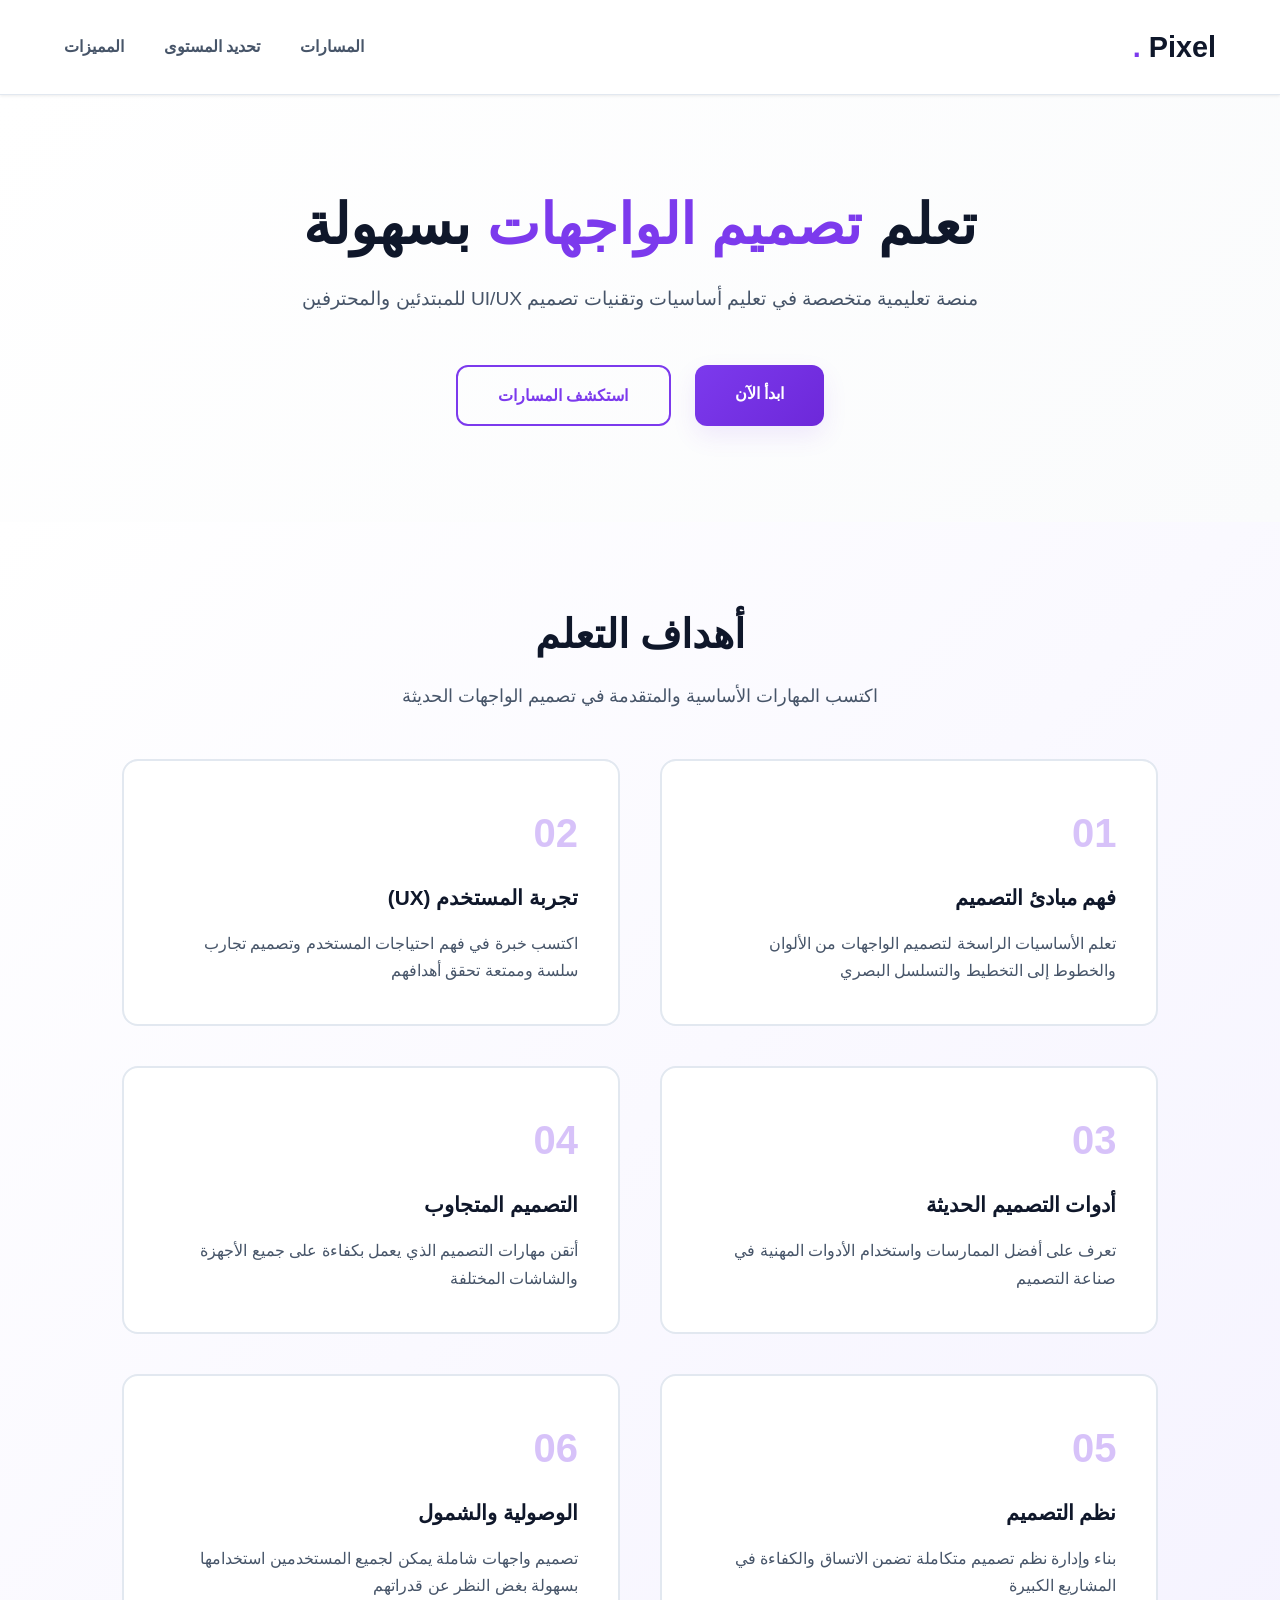
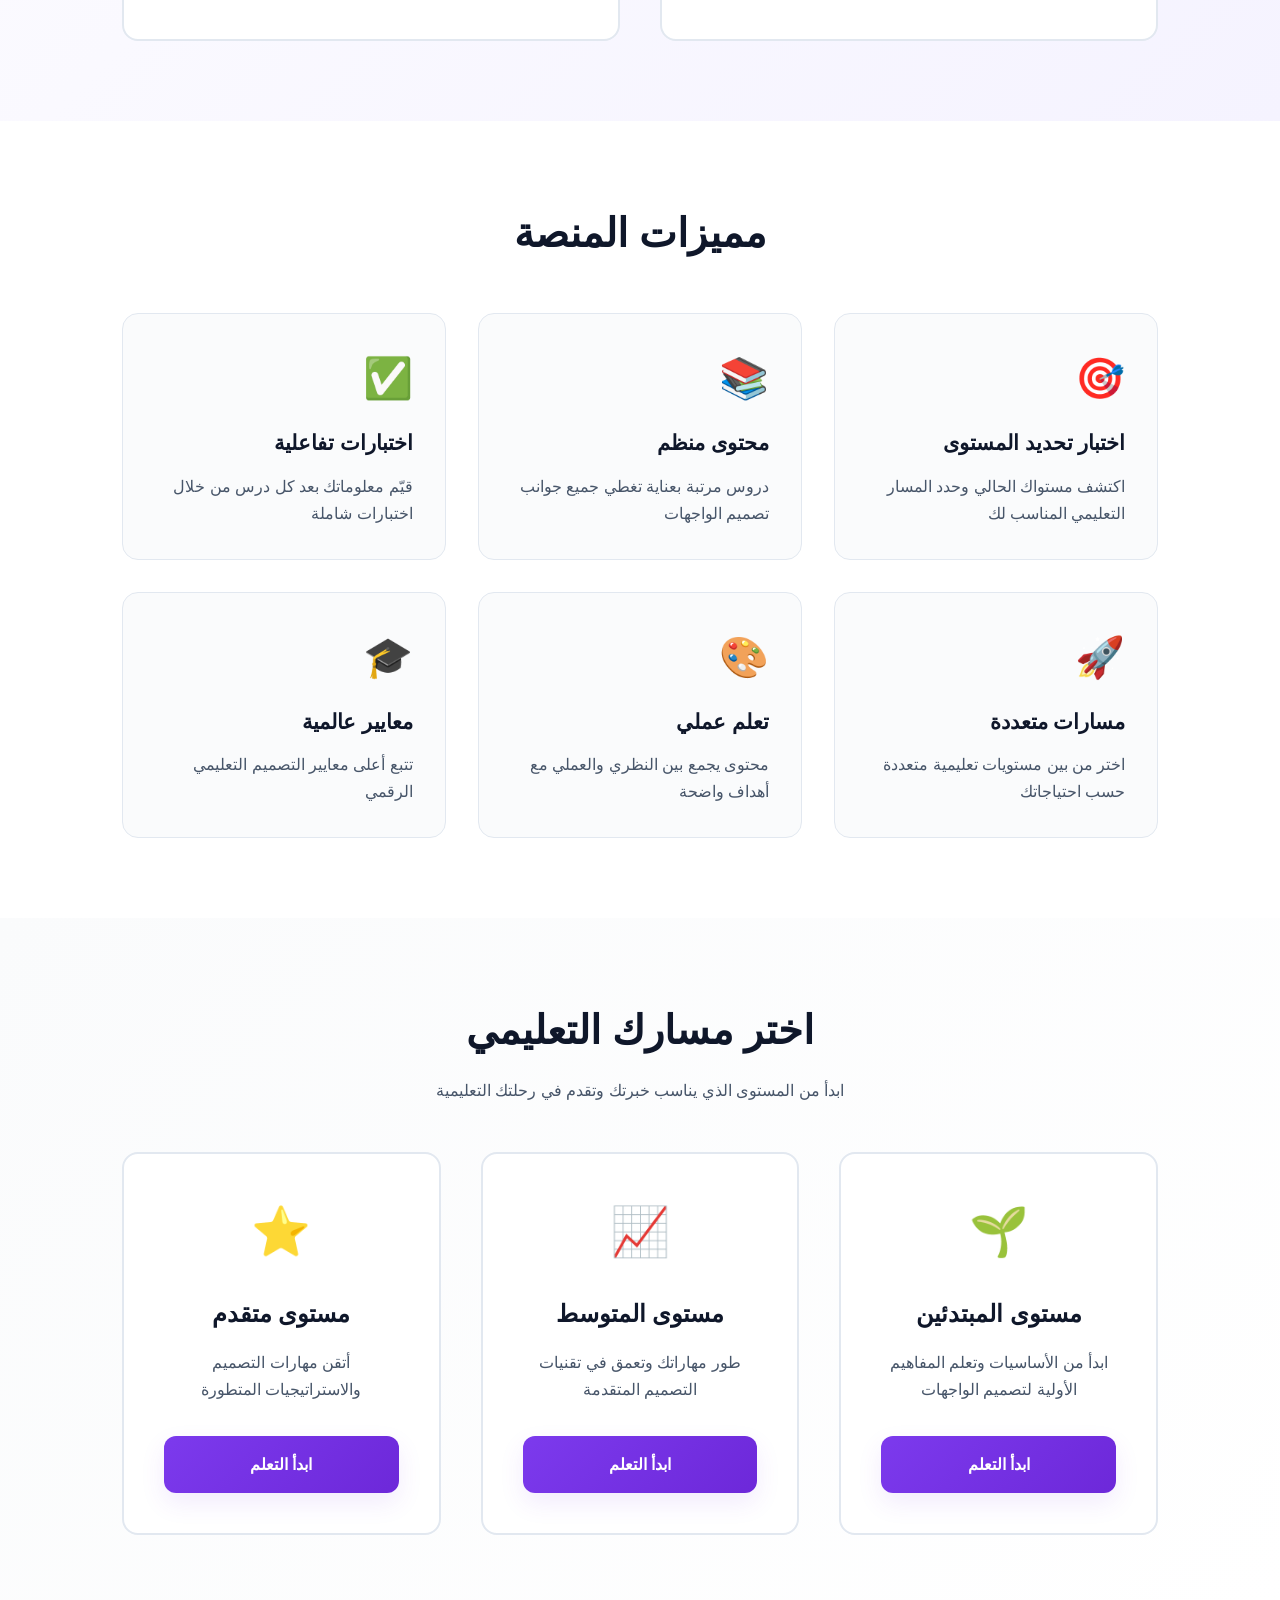
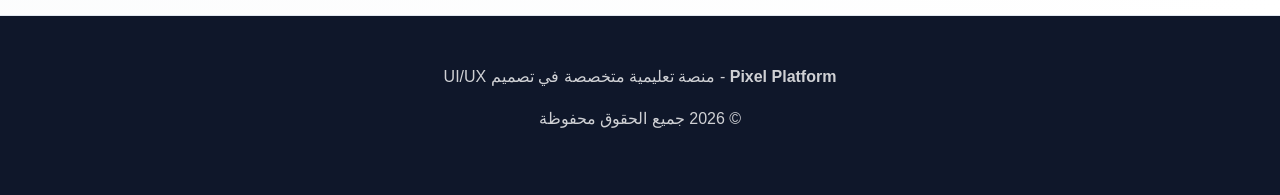
==== commit bf4b877f: "Add Learning Objectives section to homepage with modern card design and animations" ====
--- a/index.html
+++ b/index.html
@@ -26,6 +26,46 @@
         <div class="hero-buttons">
             <a href="pages/placement-test.html" class="btn btn-primary">ابدأ الآن</a>
             <a href="#levels" class="btn btn-secondary">استكشف المسارات</a>
+        </div>
+    </section>
+
+    <!-- Learning Objectives Section -->
+    <section class="learning-objectives" id="objectives">
+        <div class="container">
+            <h2>أهداف التعلم</h2>
+            <p class="objectives-subtitle">اكتسب المهارات الأساسية والمتقدمة في تصميم الواجهات الحديثة</p>
+            <div class="objectives-grid">
+                <div class="objective-card">
+                    <div class="objective-number">01</div>
+                    <h3>فهم مبادئ التصميم</h3>
+                    <p>تعلم الأساسيات الراسخة لتصميم الواجهات من الألوان والخطوط إلى التخطيط والتسلسل البصري</p>
+                </div>
+                <div class="objective-card">
+                    <div class="objective-number">02</div>
+                    <h3>تجربة المستخدم (UX)</h3>
+                    <p>اكتسب خبرة في فهم احتياجات المستخدم وتصميم تجارب سلسة وممتعة تحقق أهدافهم</p>
+                </div>
+                <div class="objective-card">
+                    <div class="objective-number">03</div>
+                    <h3>أدوات التصميم الحديثة</h3>
+                    <p>تعرف على أفضل الممارسات واستخدام الأدوات المهنية في صناعة التصميم</p>
+                </div>
+                <div class="objective-card">
+                    <div class="objective-number">04</div>
+                    <h3>التصميم المتجاوب</h3>
+                    <p>أتقن مهارات التصميم الذي يعمل بكفاءة على جميع الأجهزة والشاشات المختلفة</p>
+                </div>
+                <div class="objective-card">
+                    <div class="objective-number">05</div>
+                    <h3>نظم التصميم</h3>
+                    <p>بناء وإدارة نظم تصميم متكاملة تضمن الاتساق والكفاءة في المشاريع الكبيرة</p>
+                </div>
+                <div class="objective-card">
+                    <div class="objective-number">06</div>
+                    <h3>الوصولية والشمول</h3>
+                    <p>تصميم واجهات شاملة يمكن لجميع المستخدمين استخدامها بسهولة بغض النظر عن قدراتهم</p>
+                </div>
+            </div>
         </div>
     </section>
 
--- a/css/style.css
+++ b/css/style.css
@@ -167,6 +167,88 @@
     max-width: 1200px;
     margin: 0 auto;
     padding: 0 5%;
+}
+
+/* Learning Objectives Section */
+.learning-objectives {
+    padding: 5rem 5%;
+    background: linear-gradient(135deg, white 0%, var(--secondary-light) 100%);
+}
+
+.learning-objectives h2 {
+    text-align: center;
+    font-size: 2.5rem;
+    margin-bottom: 1rem;
+    color: var(--text-dark);
+}
+
+.objectives-subtitle {
+    text-align: center;
+    color: var(--text-slate);
+    margin-bottom: 3rem;
+    max-width: 600px;
+    margin-left: auto;
+    margin-right: auto;
+    font-size: 1.1rem;
+}
+
+.objectives-grid {
+    display: grid;
+    grid-template-columns: repeat(auto-fit, minmax(320px, 1fr));
+    gap: 2.5rem;
+}
+
+.objective-card {
+    padding: 2.5rem;
+    background: white;
+    border-radius: 16px;
+    border: 2px solid var(--border-soft);
+    transition: all 0.3s;
+    position: relative;
+    overflow: hidden;
+    animation: slideUp 0.5s ease-out;
+}
+
+.objective-card::before {
+    content: '';
+    position: absolute;
+    top: 0;
+    right: 0;
+    width: 4px;
+    height: 100%;
+    background: linear-gradient(180deg, var(--secondary), #a78bfa);
+    transform: scaleY(0);
+    transform-origin: top;
+    transition: transform 0.3s ease;
+}
+
+.objective-card:hover::before {
+    transform: scaleY(1);
+}
+
+.objective-card:hover {
+    transform: translateY(-10px);
+    box-shadow: var(--shadow-lg);
+    border-color: var(--secondary);
+}
+
+.objective-number {
+    font-size: 2.5rem;
+    font-weight: 900;
+    color: var(--secondary);
+    margin-bottom: 1rem;
+    opacity: 0.3;
+}
+
+.objective-card h3 {
+    font-size: 1.3rem;
+    margin-bottom: 1rem;
+    color: var(--text-dark);
+}
+
+.objective-card p {
+    color: var(--text-slate);
+    line-height: 1.7;
 }
 
 /* Features Grid */
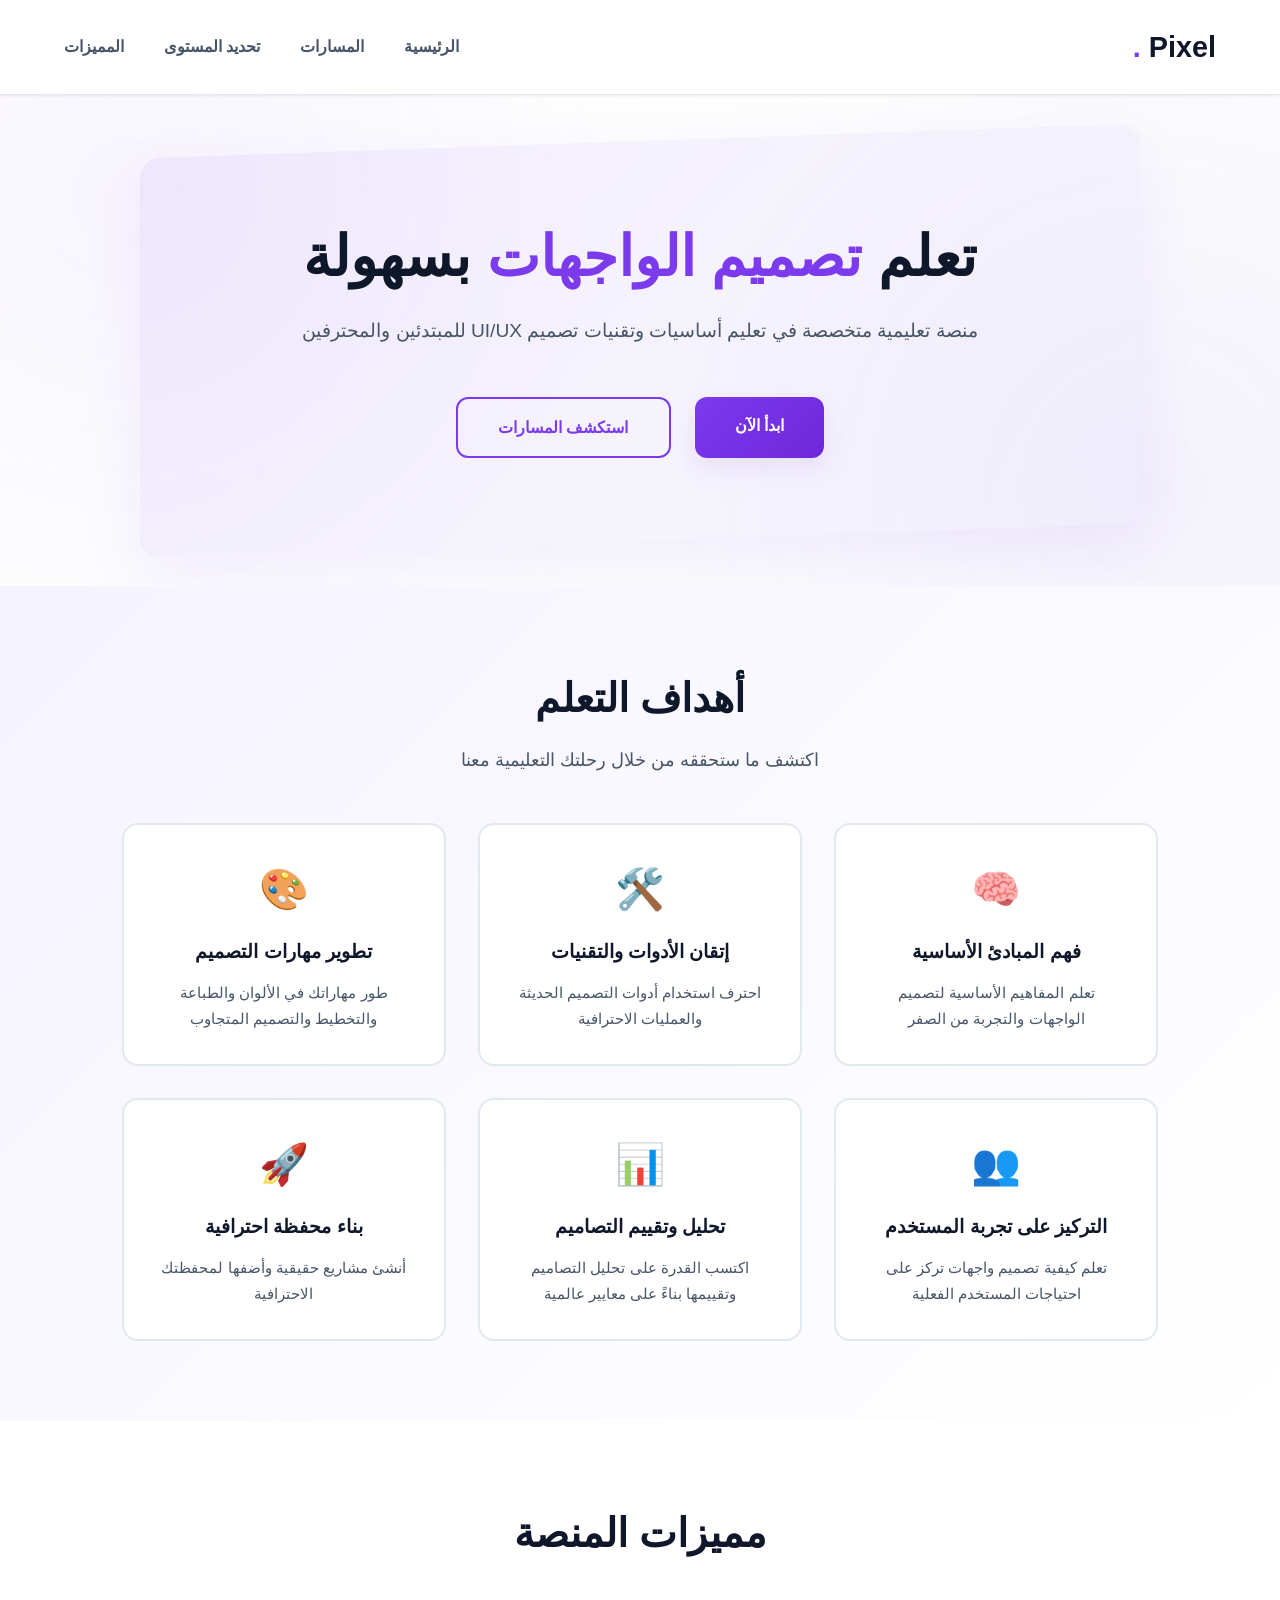
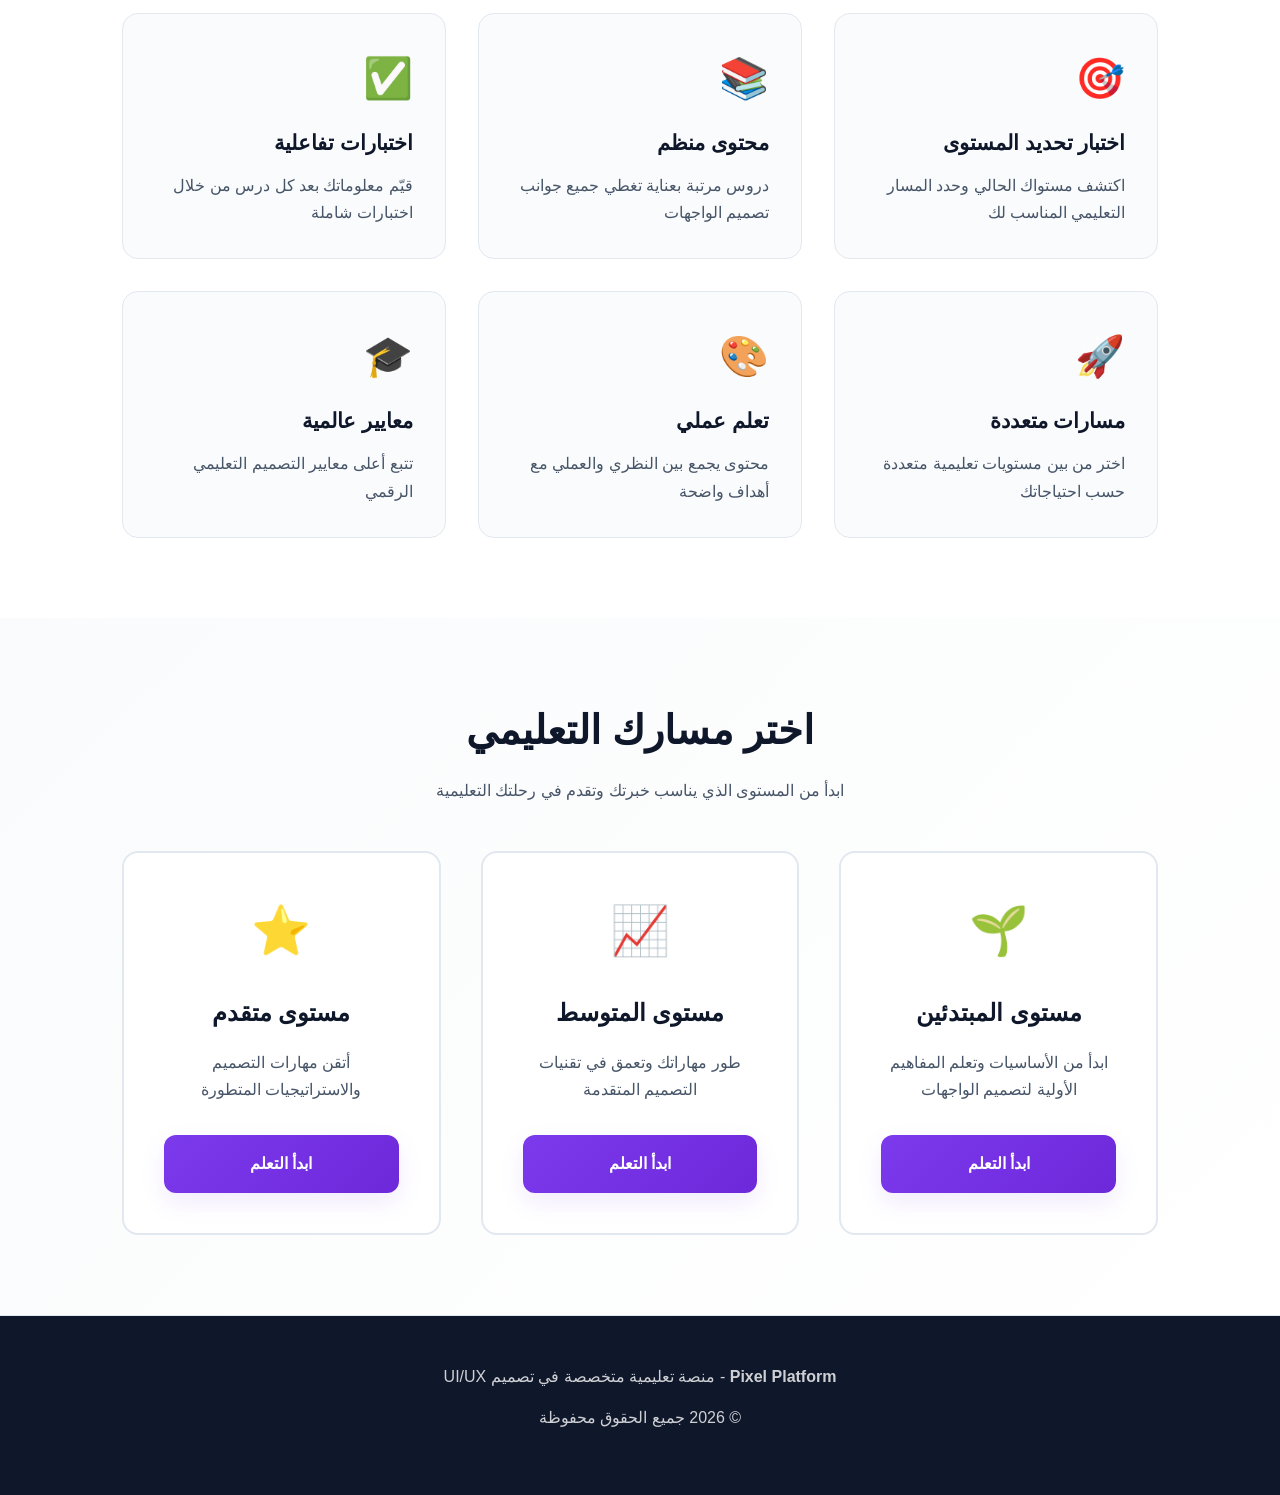
==== commit 5f1d146f: "Update homepage with improved Learning Objectives section, enhanced hero background, and refined CSS" ====
--- a/index.html
+++ b/index.html
@@ -13,6 +13,7 @@
             <span>Pixel</span><span>.</span>
         </a>
         <ul class="nav-links">
+            <li><a href="index.html">الرئيسية</a></li>
             <li><a href="#levels">المسارات</a></li>
             <li><a href="pages/placement-test.html">تحديد المستوى</a></li>
             <li><a href="#features">المميزات</a></li>
@@ -30,40 +31,40 @@
     </section>
 
     <!-- Learning Objectives Section -->
-    <section class="learning-objectives" id="objectives">
+    <section class="objectives" id="objectives">
         <div class="container">
             <h2>أهداف التعلم</h2>
-            <p class="objectives-subtitle">اكتسب المهارات الأساسية والمتقدمة في تصميم الواجهات الحديثة</p>
+            <p class="objectives-subtitle">اكتشف ما ستحققه من خلال رحلتك التعليمية معنا</p>
             <div class="objectives-grid">
                 <div class="objective-card">
-                    <div class="objective-number">01</div>
-                    <h3>فهم مبادئ التصميم</h3>
-                    <p>تعلم الأساسيات الراسخة لتصميم الواجهات من الألوان والخطوط إلى التخطيط والتسلسل البصري</p>
+                    <div class="objective-icon">🧠</div>
+                    <h3>فهم المبادئ الأساسية</h3>
+                    <p>تعلم المفاهيم الأساسية لتصميم الواجهات والتجربة من الصفر</p>
                 </div>
                 <div class="objective-card">
-                    <div class="objective-number">02</div>
-                    <h3>تجربة المستخدم (UX)</h3>
-                    <p>اكتسب خبرة في فهم احتياجات المستخدم وتصميم تجارب سلسة وممتعة تحقق أهدافهم</p>
+                    <div class="objective-icon">🛠️</div>
+                    <h3>إتقان الأدوات والتقنيات</h3>
+                    <p>احترف استخدام أدوات التصميم الحديثة والعمليات الاحترافية</p>
                 </div>
                 <div class="objective-card">
-                    <div class="objective-number">03</div>
-                    <h3>أدوات التصميم الحديثة</h3>
-                    <p>تعرف على أفضل الممارسات واستخدام الأدوات المهنية في صناعة التصميم</p>
+                    <div class="objective-icon">🎨</div>
+                    <h3>تطوير مهارات التصميم</h3>
+                    <p>طور مهاراتك في الألوان والطباعة والتخطيط والتصميم المتجاوب</p>
                 </div>
                 <div class="objective-card">
-                    <div class="objective-number">04</div>
-                    <h3>التصميم المتجاوب</h3>
-                    <p>أتقن مهارات التصميم الذي يعمل بكفاءة على جميع الأجهزة والشاشات المختلفة</p>
+                    <div class="objective-icon">👥</div>
+                    <h3>التركيز على تجربة المستخدم</h3>
+                    <p>تعلم كيفية تصميم واجهات تركز على احتياجات المستخدم الفعلية</p>
                 </div>
                 <div class="objective-card">
-                    <div class="objective-number">05</div>
-                    <h3>نظم التصميم</h3>
-                    <p>بناء وإدارة نظم تصميم متكاملة تضمن الاتساق والكفاءة في المشاريع الكبيرة</p>
+                    <div class="objective-icon">📊</div>
+                    <h3>تحليل وتقييم التصاميم</h3>
+                    <p>اكتسب القدرة على تحليل التصاميم وتقييمها بناءً على معايير عالمية</p>
                 </div>
                 <div class="objective-card">
-                    <div class="objective-number">06</div>
-                    <h3>الوصولية والشمول</h3>
-                    <p>تصميم واجهات شاملة يمكن لجميع المستخدمين استخدامها بسهولة بغض النظر عن قدراتهم</p>
+                    <div class="objective-icon">🚀</div>
+                    <h3>بناء محفظة احترافية</h3>
+                    <p>أنشئ مشاريع حقيقية وأضفها لمحفظتك الاحترافية</p>
                 </div>
             </div>
         </div>
--- a/css/style.css
+++ b/css/style.css
@@ -96,9 +96,48 @@
 
 /* Hero Section */
 .hero {
-    padding: 6rem 5%;
-    text-align: center;
-    background: linear-gradient(135deg, #ffffff 0%, var(--bg-main) 100%);
+    padding: 8rem 5%;
+    text-align: center;
+    background: 
+        radial-gradient(circle at 10% 20%, rgba(124, 58, 237, 0.05) 0%, transparent 40%),
+        radial-gradient(circle at 90% 80%, rgba(124, 58, 237, 0.05) 0%, transparent 40%),
+        linear-gradient(135deg, #ffffff 0%, var(--bg-main) 100%);
+    position: relative;
+    overflow: hidden;
+}
+
+.hero::before {
+    content: "";
+    position: absolute;
+    top: 0;
+    left: 0;
+    right: 0;
+    bottom: 0;
+    background-image: radial-gradient(var(--secondary) 0.5px, transparent 0.5px);
+    background-size: 30px 30px;
+    opacity: 0.1;
+    pointer-events: none;
+}
+
+.hero::after {
+    content: "";
+    position: absolute;
+    top: 50%;
+    left: 50%;
+    transform: translate(-50%, -50%) skewY(-2deg);
+    width: 90%;
+    max-width: 1000px;
+    height: 400px;
+    background: linear-gradient(135deg, rgba(124, 58, 237, 0.08) 0%, rgba(167, 139, 250, 0.05) 100%);
+    border-radius: 20px;
+    z-index: 1;
+    pointer-events: none;
+    box-shadow: 0 20px 60px rgba(124, 58, 237, 0.08);
+}
+
+.hero > * {
+    position: relative;
+    z-index: 2;
 }
 
 .hero h1 {
@@ -170,12 +209,12 @@
 }
 
 /* Learning Objectives Section */
-.learning-objectives {
+.objectives {
     padding: 5rem 5%;
-    background: linear-gradient(135deg, white 0%, var(--secondary-light) 100%);
-}
-
-.learning-objectives h2 {
+    background: linear-gradient(135deg, #f5f3ff 0%, white 100%);
+}
+
+.objectives h2 {
     text-align: center;
     font-size: 2.5rem;
     margin-bottom: 1rem;
@@ -194,61 +233,59 @@
 
 .objectives-grid {
     display: grid;
-    grid-template-columns: repeat(auto-fit, minmax(320px, 1fr));
-    gap: 2.5rem;
+    grid-template-columns: repeat(auto-fit, minmax(280px, 1fr));
+    gap: 2rem;
 }
 
 .objective-card {
-    padding: 2.5rem;
+    padding: 2rem;
     background: white;
     border-radius: 16px;
     border: 2px solid var(--border-soft);
+    text-align: center;
     transition: all 0.3s;
+    animation: slideUp 0.5s ease-out;
     position: relative;
-    overflow: hidden;
-    animation: slideUp 0.5s ease-out;
 }
 
 .objective-card::before {
-    content: '';
+    content: "";
     position: absolute;
     top: 0;
+    left: 0;
     right: 0;
-    width: 4px;
-    height: 100%;
-    background: linear-gradient(180deg, var(--secondary), #a78bfa);
-    transform: scaleY(0);
-    transform-origin: top;
-    transition: transform 0.3s ease;
+    height: 4px;
+    background: linear-gradient(90deg, var(--secondary), #a78bfa);
+    border-radius: 16px 16px 0 0;
+    opacity: 0;
+    transition: opacity 0.3s;
+}
+
+.objective-card:hover {
+    transform: translateY(-8px);
+    box-shadow: var(--shadow-md);
+    border-color: var(--secondary);
 }
 
 .objective-card:hover::before {
-    transform: scaleY(1);
-}
-
-.objective-card:hover {
-    transform: translateY(-10px);
-    box-shadow: var(--shadow-lg);
-    border-color: var(--secondary);
-}
-
-.objective-number {
+    opacity: 1;
+}
+
+.objective-icon {
     font-size: 2.5rem;
-    font-weight: 900;
-    color: var(--secondary);
     margin-bottom: 1rem;
-    opacity: 0.3;
 }
 
 .objective-card h3 {
-    font-size: 1.3rem;
-    margin-bottom: 1rem;
+    font-size: 1.2rem;
+    margin-bottom: 0.8rem;
     color: var(--text-dark);
 }
 
 .objective-card p {
     color: var(--text-slate);
     line-height: 1.7;
+    font-size: 0.95rem;
 }
 
 /* Features Grid */
@@ -465,7 +502,8 @@
     }
     
     .features-grid,
-    .levels-grid {
+    .levels-grid,
+    .objectives-grid {
         grid-template-columns: 1fr;
     }
     
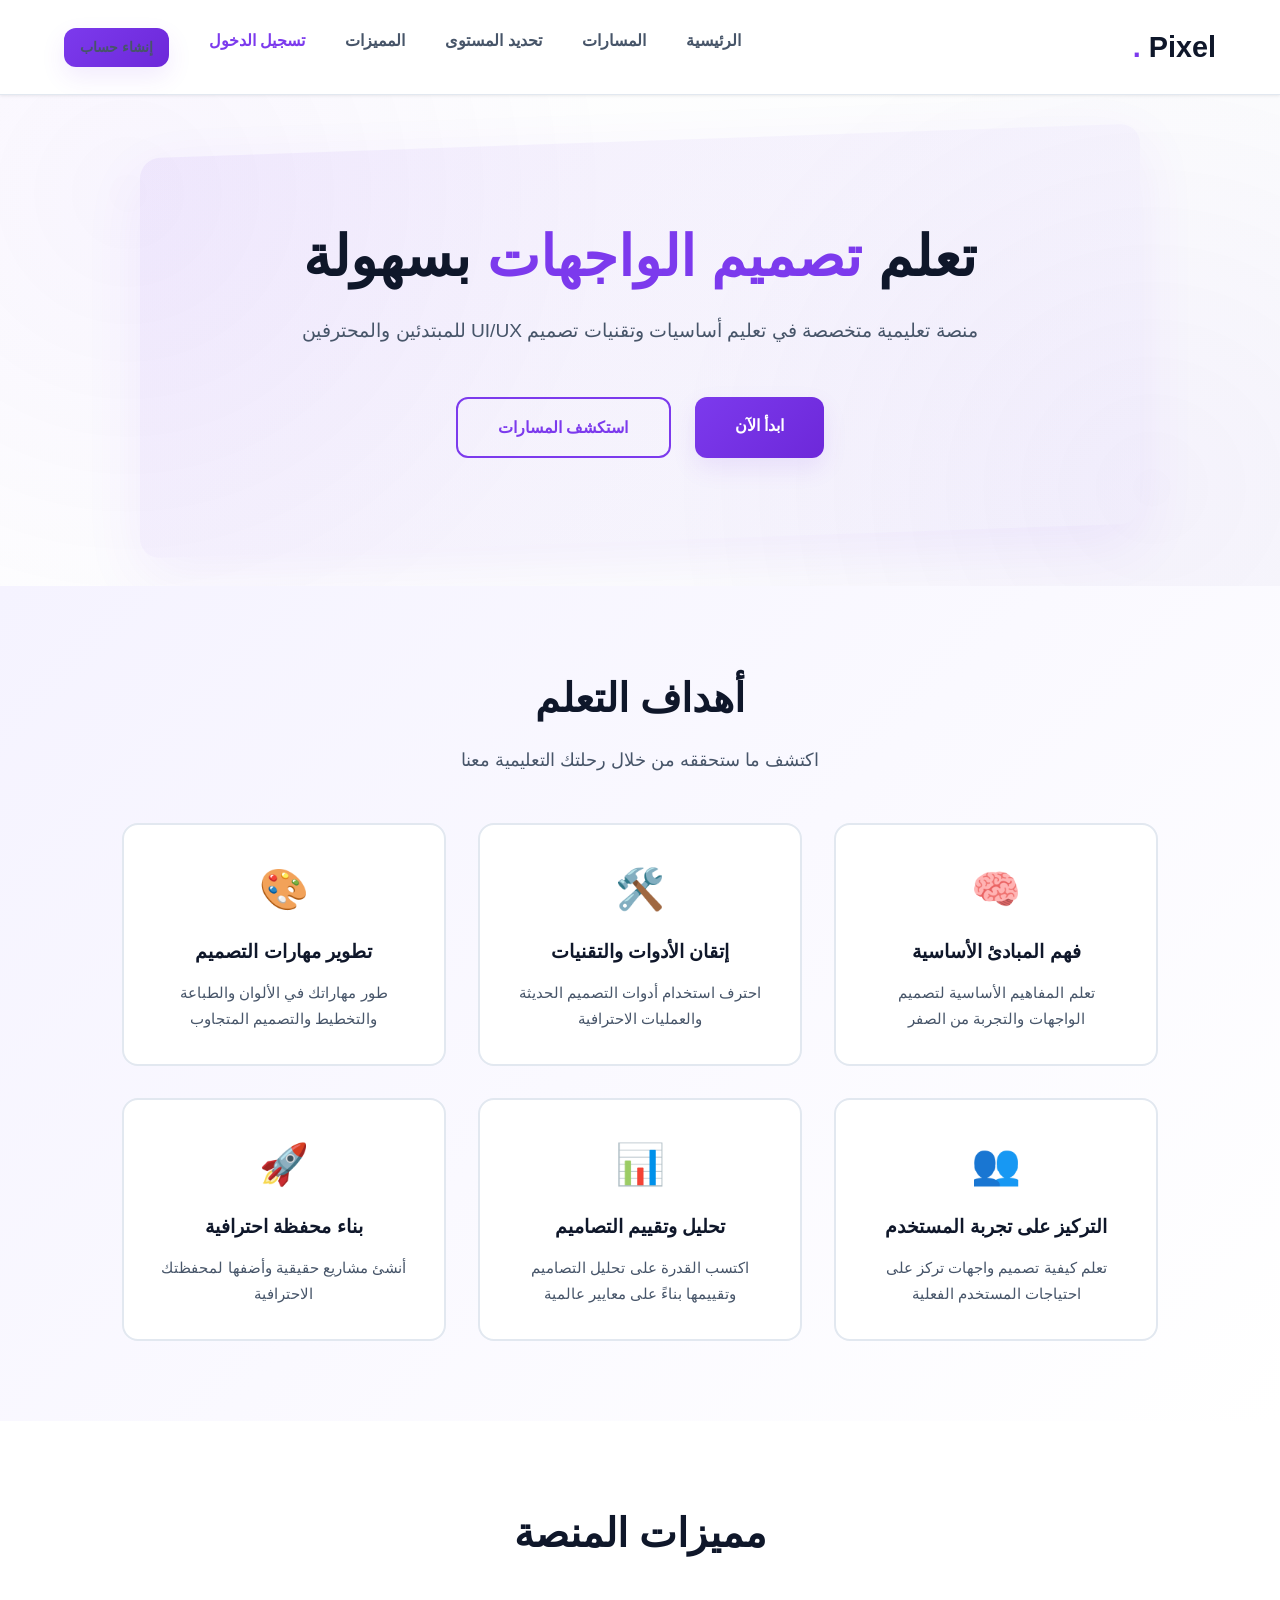
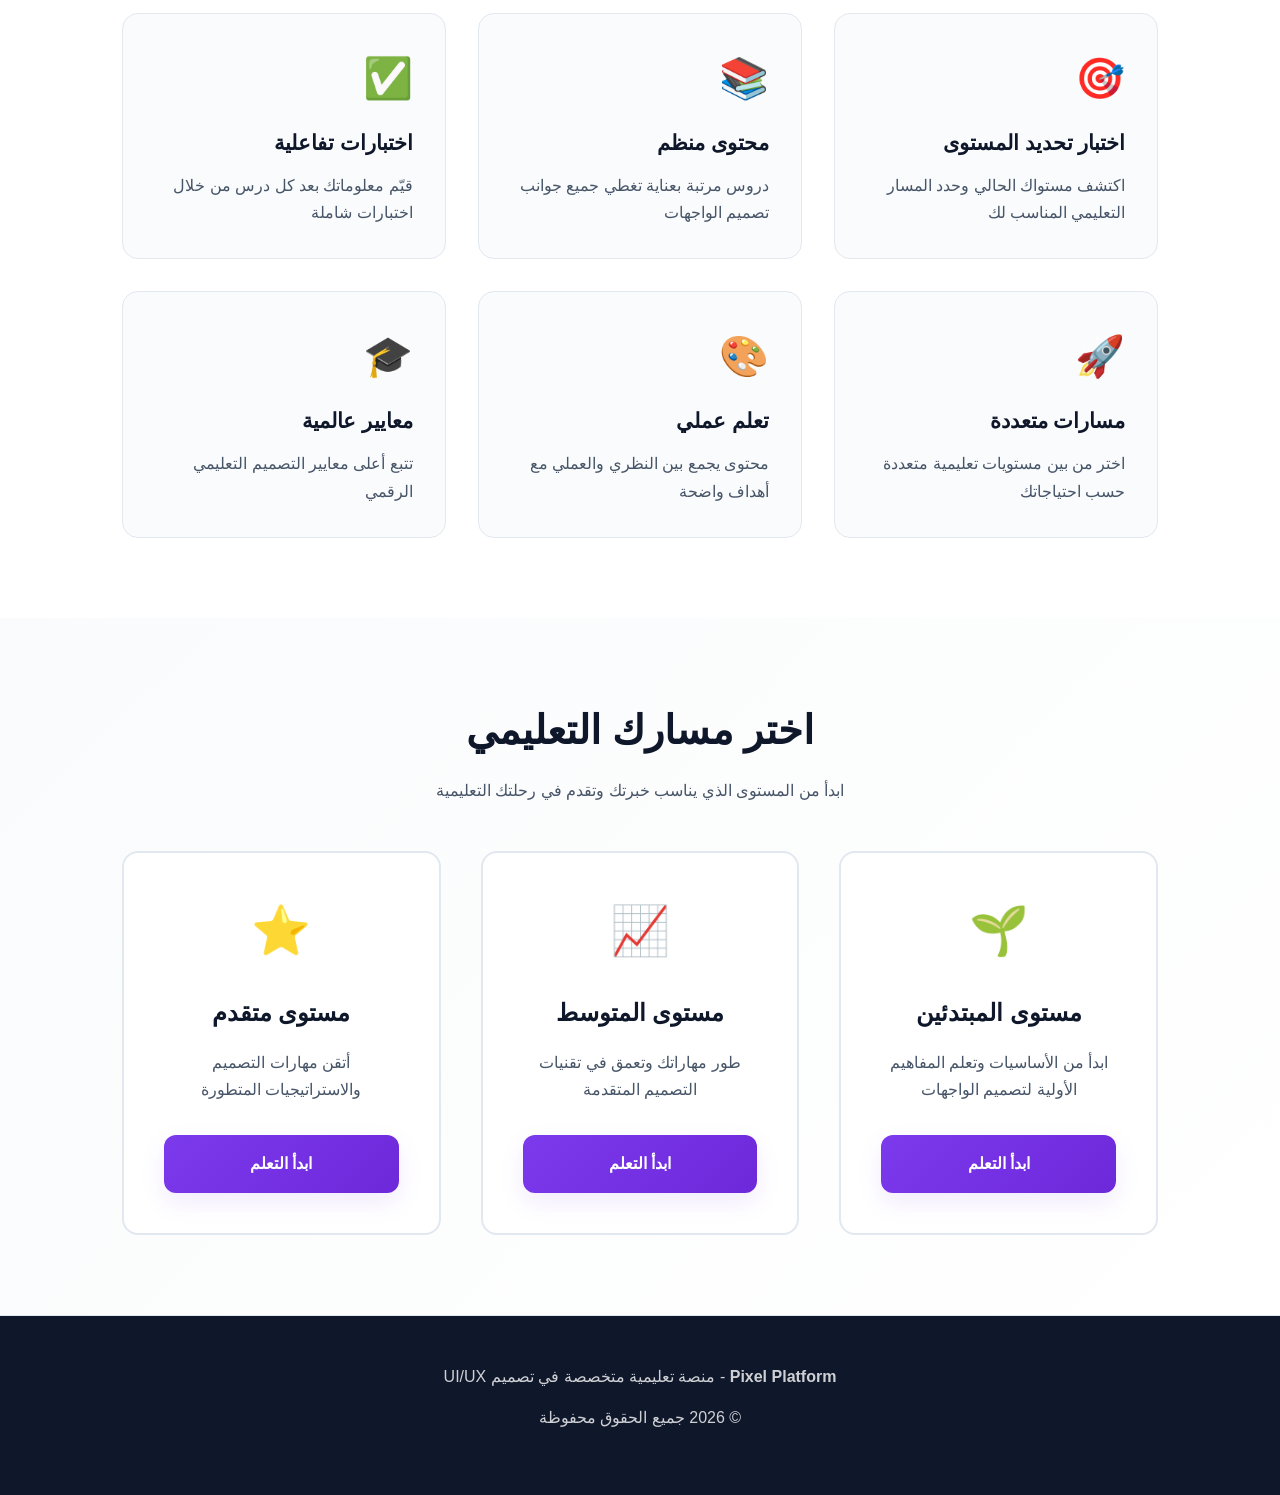
==== commit 04a713bb: "Add login and signup pages with content protection" ====
--- a/index.html
+++ b/index.html
@@ -144,5 +144,6 @@
             <p>© 2026 جميع الحقوق محفوظة</p>
         </div>
     </footer>
+    <script src="js/auth.js"></script>
 </body>
 </html>
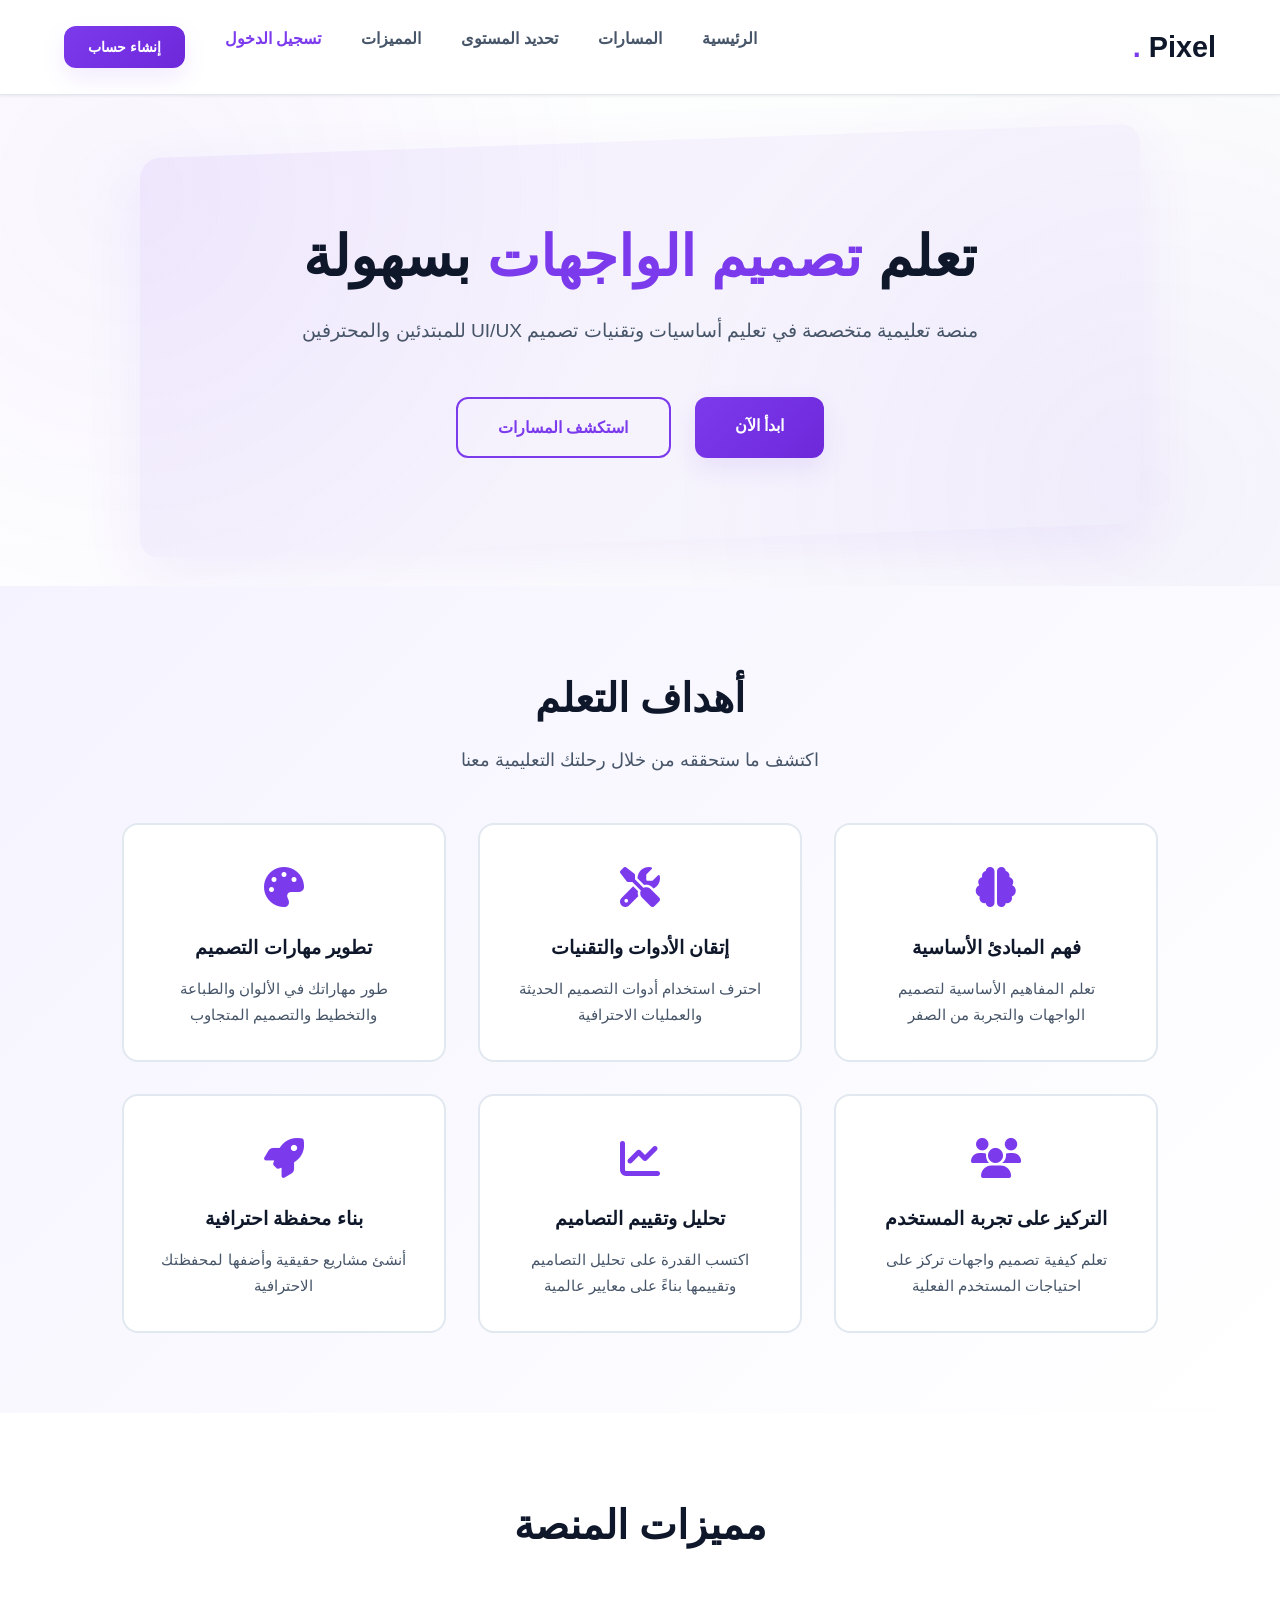
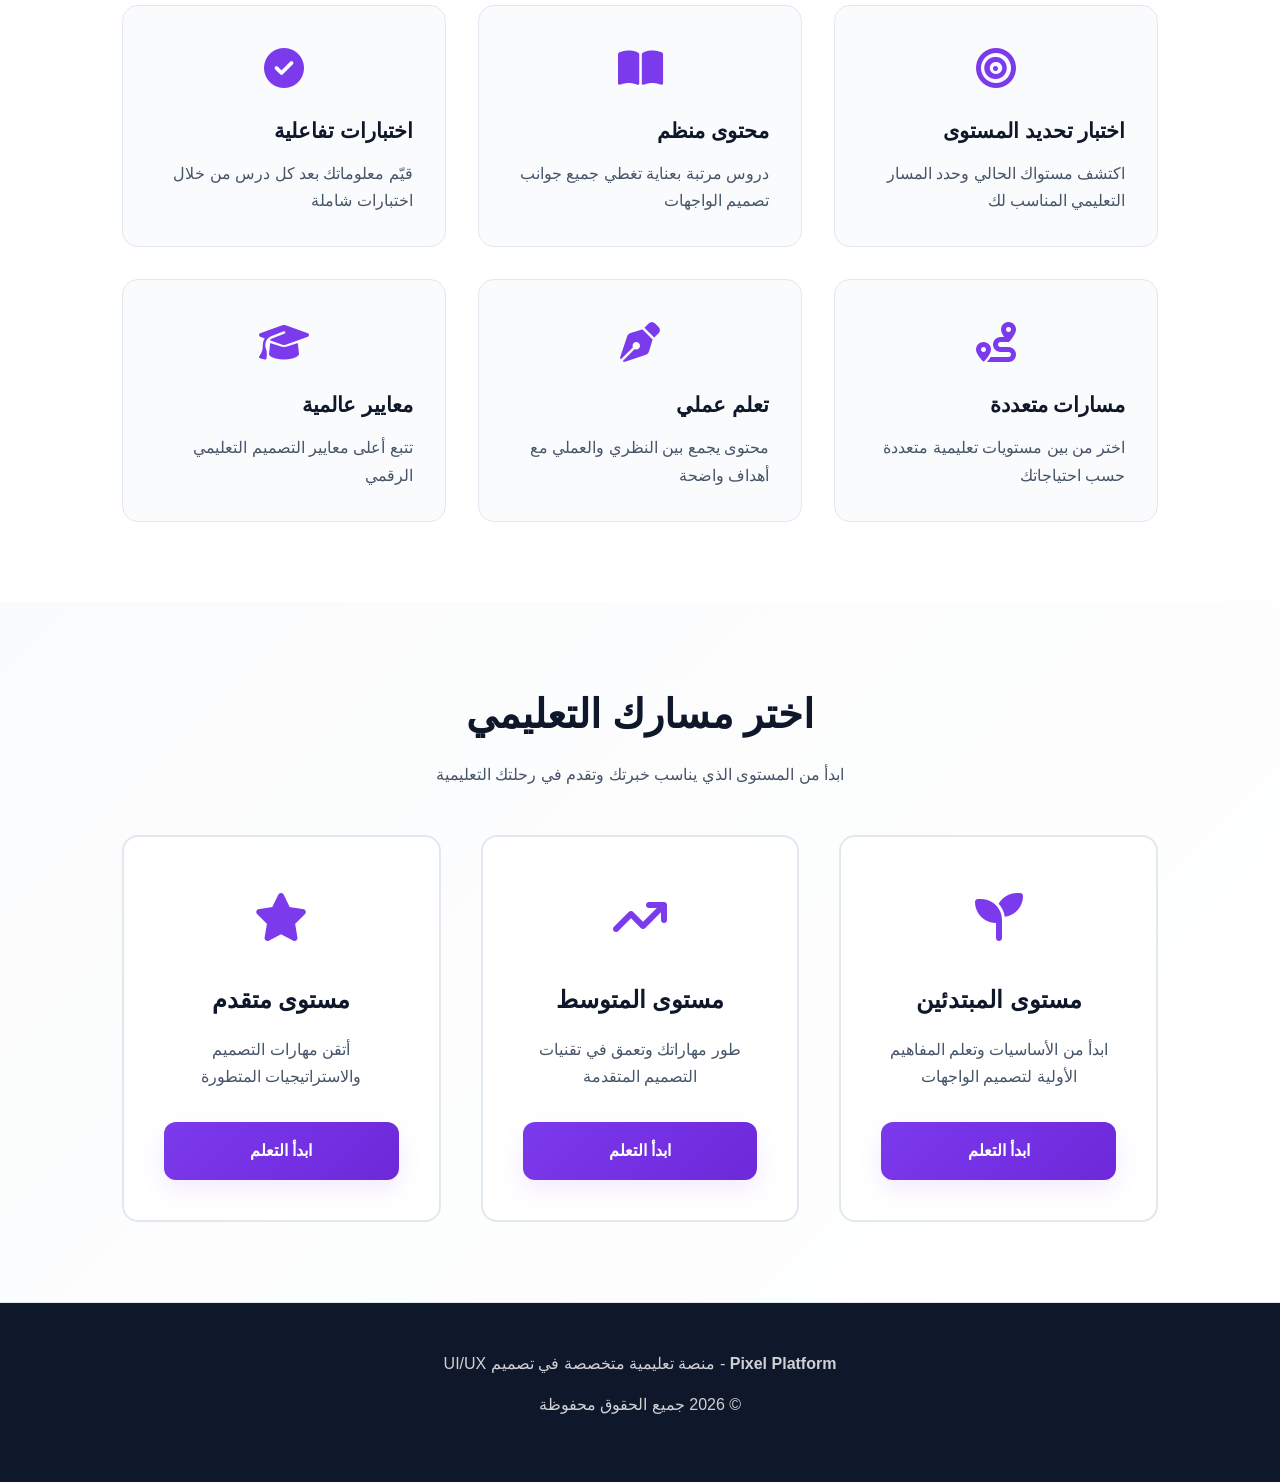
==== commit c1ddee9a: "Improve and refine all icons across the website for better consistency and modern look" ====
--- a/index.html
+++ b/index.html
@@ -5,6 +5,7 @@
     <meta name="viewport" content="width=device-width, initial-scale=1.0">
     <title>Pixel - منصة تعليمية في تصميم UI/UX</title>
     <link rel="stylesheet" href="css/style.css">
+    <link rel="stylesheet" href="https://cdnjs.cloudflare.com/ajax/libs/font-awesome/6.4.0/css/all.min.css">
 </head>
 <body>
     <!-- Navigation -->
@@ -37,32 +38,32 @@
             <p class="objectives-subtitle">اكتشف ما ستحققه من خلال رحلتك التعليمية معنا</p>
             <div class="objectives-grid">
                 <div class="objective-card">
-                    <div class="objective-icon">🧠</div>
+                    <div class="objective-icon"><i class="fa-solid fa-brain"></i></div>
                     <h3>فهم المبادئ الأساسية</h3>
                     <p>تعلم المفاهيم الأساسية لتصميم الواجهات والتجربة من الصفر</p>
                 </div>
                 <div class="objective-card">
-                    <div class="objective-icon">🛠️</div>
+                    <div class="objective-icon"><i class="fa-solid fa-screwdriver-wrench"></i></div>
                     <h3>إتقان الأدوات والتقنيات</h3>
                     <p>احترف استخدام أدوات التصميم الحديثة والعمليات الاحترافية</p>
                 </div>
                 <div class="objective-card">
-                    <div class="objective-icon">🎨</div>
+                    <div class="objective-icon"><i class="fa-solid fa-palette"></i></div>
                     <h3>تطوير مهارات التصميم</h3>
                     <p>طور مهاراتك في الألوان والطباعة والتخطيط والتصميم المتجاوب</p>
                 </div>
                 <div class="objective-card">
-                    <div class="objective-icon">👥</div>
+                    <div class="objective-icon"><i class="fa-solid fa-users"></i></div>
                     <h3>التركيز على تجربة المستخدم</h3>
                     <p>تعلم كيفية تصميم واجهات تركز على احتياجات المستخدم الفعلية</p>
                 </div>
                 <div class="objective-card">
-                    <div class="objective-icon">📊</div>
+                    <div class="objective-icon"><i class="fa-solid fa-chart-line"></i></div>
                     <h3>تحليل وتقييم التصاميم</h3>
                     <p>اكتسب القدرة على تحليل التصاميم وتقييمها بناءً على معايير عالمية</p>
                 </div>
                 <div class="objective-card">
-                    <div class="objective-icon">🚀</div>
+                    <div class="objective-icon"><i class="fa-solid fa-rocket"></i></div>
                     <h3>بناء محفظة احترافية</h3>
                     <p>أنشئ مشاريع حقيقية وأضفها لمحفظتك الاحترافية</p>
                 </div>
@@ -76,32 +77,32 @@
             <h2>مميزات المنصة</h2>
             <div class="features-grid">
                 <div class="feature-card">
-                    <div class="feature-icon">🎯</div>
+                    <div class="feature-icon"><i class="fa-solid fa-bullseye"></i></div>
                     <h3>اختبار تحديد المستوى</h3>
                     <p>اكتشف مستواك الحالي وحدد المسار التعليمي المناسب لك</p>
                 </div>
                 <div class="feature-card">
-                    <div class="feature-icon">📚</div>
+                    <div class="feature-icon"><i class="fa-solid fa-book-open"></i></div>
                     <h3>محتوى منظم</h3>
                     <p>دروس مرتبة بعناية تغطي جميع جوانب تصميم الواجهات</p>
                 </div>
                 <div class="feature-card">
-                    <div class="feature-icon">✅</div>
+                    <div class="feature-icon"><i class="fa-solid fa-circle-check"></i></div>
                     <h3>اختبارات تفاعلية</h3>
                     <p>قيّم معلوماتك بعد كل درس من خلال اختبارات شاملة</p>
                 </div>
                 <div class="feature-card">
-                    <div class="feature-icon">🚀</div>
+                    <div class="feature-icon"><i class="fa-solid fa-route"></i></div>
                     <h3>مسارات متعددة</h3>
                     <p>اختر من بين مستويات تعليمية متعددة حسب احتياجاتك</p>
                 </div>
                 <div class="feature-card">
-                    <div class="feature-icon">🎨</div>
+                    <div class="feature-icon"><i class="fa-solid fa-pen-nib"></i></div>
                     <h3>تعلم عملي</h3>
                     <p>محتوى يجمع بين النظري والعملي مع أهداف واضحة</p>
                 </div>
                 <div class="feature-card">
-                    <div class="feature-icon">🎓</div>
+                    <div class="feature-icon"><i class="fa-solid fa-graduation-cap"></i></div>
                     <h3>معايير عالمية</h3>
                     <p>تتبع أعلى معايير التصميم التعليمي الرقمي</p>
                 </div>
@@ -116,19 +117,19 @@
             <p class="levels-subtitle">ابدأ من المستوى الذي يناسب خبرتك وتقدم في رحلتك التعليمية</p>
             <div class="levels-grid">
                 <div class="level-card">
-                    <div class="level-icon">🌱</div>
+                    <div class="level-icon"><i class="fa-solid fa-seedling"></i></div>
                     <h3>مستوى المبتدئين</h3>
                     <p>ابدأ من الأساسيات وتعلم المفاهيم الأولية لتصميم الواجهات</p>
                     <a href="pages/levels.html?level=beginner" class="btn btn-primary">ابدأ التعلم</a>
                 </div>
                 <div class="level-card">
-                    <div class="level-icon">📈</div>
+                    <div class="level-icon"><i class="fa-solid fa-arrow-trend-up"></i></div>
                     <h3>مستوى المتوسط</h3>
                     <p>طور مهاراتك وتعمق في تقنيات التصميم المتقدمة</p>
                     <a href="pages/levels.html?level=intermediate" class="btn btn-primary">ابدأ التعلم</a>
                 </div>
                 <div class="level-card">
-                    <div class="level-icon">⭐</div>
+                    <div class="level-icon"><i class="fa-solid fa-star"></i></div>
                     <h3>مستوى متقدم</h3>
                     <p>أتقن مهارات التصميم والاستراتيجيات المتطورة</p>
                     <a href="pages/levels.html?level=advanced" class="btn btn-primary">ابدأ التعلم</a>
--- a/css/style.css
+++ b/css/style.css
@@ -274,6 +274,11 @@
 .objective-icon {
     font-size: 2.5rem;
     margin-bottom: 1rem;
+    color: var(--secondary);
+    height: 60px;
+    display: flex;
+    align-items: center;
+    justify-content: center;
 }
 
 .objective-card h3 {
@@ -325,6 +330,11 @@
 .feature-icon {
     font-size: 2.5rem;
     margin-bottom: 1rem;
+    color: var(--secondary);
+    height: 60px;
+    display: flex;
+    align-items: center;
+    justify-content: center;
 }
 
 .feature-card h3 {
@@ -386,6 +396,11 @@
 .level-icon {
     font-size: 3rem;
     margin-bottom: 1.5rem;
+    color: var(--secondary);
+    height: 80px;
+    display: flex;
+    align-items: center;
+    justify-content: center;
 }
 
 .level-card h3 {
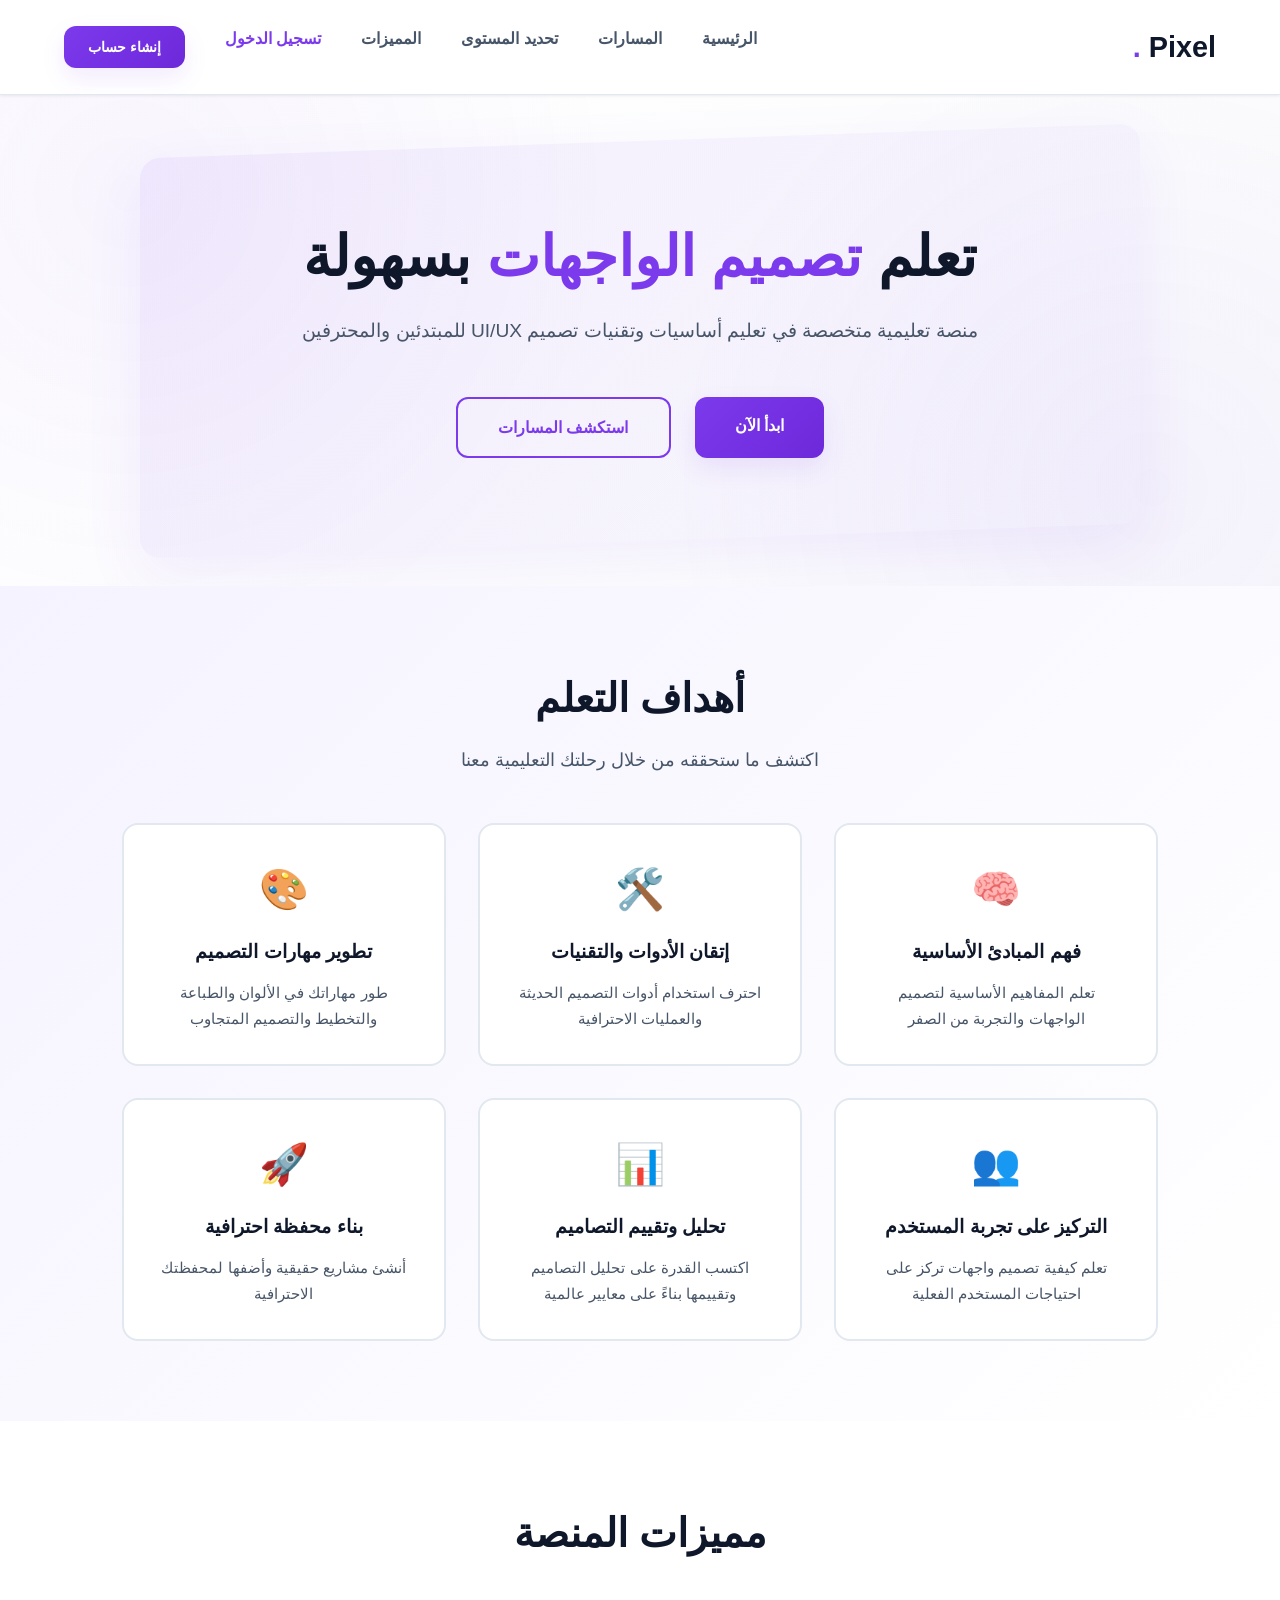
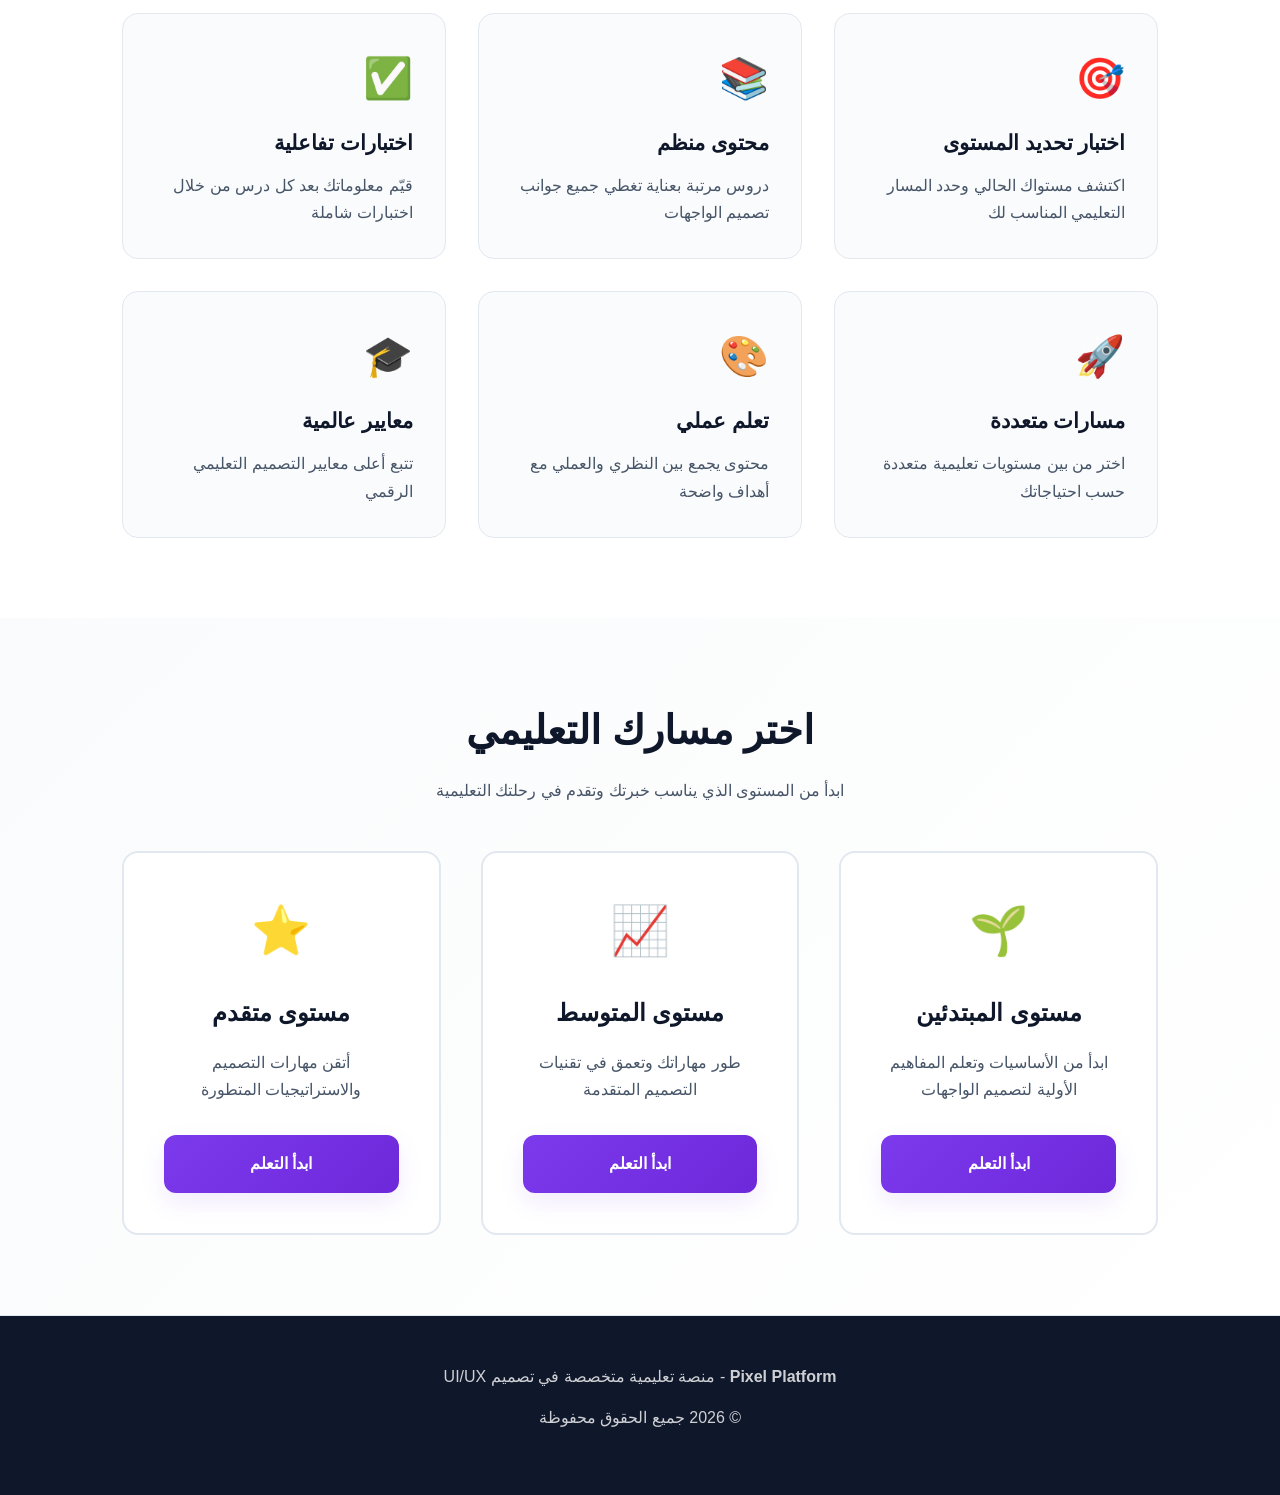
==== commit 4f83ae28: "Final improvements for GitHub Pages and UI" ====
--- a/index.html
+++ b/index.html
@@ -5,7 +5,6 @@
     <meta name="viewport" content="width=device-width, initial-scale=1.0">
     <title>Pixel - منصة تعليمية في تصميم UI/UX</title>
     <link rel="stylesheet" href="css/style.css">
-    <link rel="stylesheet" href="https://cdnjs.cloudflare.com/ajax/libs/font-awesome/6.4.0/css/all.min.css">
 </head>
 <body>
     <!-- Navigation -->
@@ -38,32 +37,32 @@
             <p class="objectives-subtitle">اكتشف ما ستحققه من خلال رحلتك التعليمية معنا</p>
             <div class="objectives-grid">
                 <div class="objective-card">
-                    <div class="objective-icon"><i class="fa-solid fa-brain"></i></div>
+                    <div class="objective-icon">🧠</div>
                     <h3>فهم المبادئ الأساسية</h3>
                     <p>تعلم المفاهيم الأساسية لتصميم الواجهات والتجربة من الصفر</p>
                 </div>
                 <div class="objective-card">
-                    <div class="objective-icon"><i class="fa-solid fa-screwdriver-wrench"></i></div>
+                    <div class="objective-icon">🛠️</div>
                     <h3>إتقان الأدوات والتقنيات</h3>
                     <p>احترف استخدام أدوات التصميم الحديثة والعمليات الاحترافية</p>
                 </div>
                 <div class="objective-card">
-                    <div class="objective-icon"><i class="fa-solid fa-palette"></i></div>
+                    <div class="objective-icon">🎨</div>
                     <h3>تطوير مهارات التصميم</h3>
                     <p>طور مهاراتك في الألوان والطباعة والتخطيط والتصميم المتجاوب</p>
                 </div>
                 <div class="objective-card">
-                    <div class="objective-icon"><i class="fa-solid fa-users"></i></div>
+                    <div class="objective-icon">👥</div>
                     <h3>التركيز على تجربة المستخدم</h3>
                     <p>تعلم كيفية تصميم واجهات تركز على احتياجات المستخدم الفعلية</p>
                 </div>
                 <div class="objective-card">
-                    <div class="objective-icon"><i class="fa-solid fa-chart-line"></i></div>
+                    <div class="objective-icon">📊</div>
                     <h3>تحليل وتقييم التصاميم</h3>
                     <p>اكتسب القدرة على تحليل التصاميم وتقييمها بناءً على معايير عالمية</p>
                 </div>
                 <div class="objective-card">
-                    <div class="objective-icon"><i class="fa-solid fa-rocket"></i></div>
+                    <div class="objective-icon">🚀</div>
                     <h3>بناء محفظة احترافية</h3>
                     <p>أنشئ مشاريع حقيقية وأضفها لمحفظتك الاحترافية</p>
                 </div>
@@ -77,32 +76,32 @@
             <h2>مميزات المنصة</h2>
             <div class="features-grid">
                 <div class="feature-card">
-                    <div class="feature-icon"><i class="fa-solid fa-bullseye"></i></div>
+                    <div class="feature-icon">🎯</div>
                     <h3>اختبار تحديد المستوى</h3>
                     <p>اكتشف مستواك الحالي وحدد المسار التعليمي المناسب لك</p>
                 </div>
                 <div class="feature-card">
-                    <div class="feature-icon"><i class="fa-solid fa-book-open"></i></div>
+                    <div class="feature-icon">📚</div>
                     <h3>محتوى منظم</h3>
                     <p>دروس مرتبة بعناية تغطي جميع جوانب تصميم الواجهات</p>
                 </div>
                 <div class="feature-card">
-                    <div class="feature-icon"><i class="fa-solid fa-circle-check"></i></div>
+                    <div class="feature-icon">✅</div>
                     <h3>اختبارات تفاعلية</h3>
                     <p>قيّم معلوماتك بعد كل درس من خلال اختبارات شاملة</p>
                 </div>
                 <div class="feature-card">
-                    <div class="feature-icon"><i class="fa-solid fa-route"></i></div>
+                    <div class="feature-icon">🚀</div>
                     <h3>مسارات متعددة</h3>
                     <p>اختر من بين مستويات تعليمية متعددة حسب احتياجاتك</p>
                 </div>
                 <div class="feature-card">
-                    <div class="feature-icon"><i class="fa-solid fa-pen-nib"></i></div>
+                    <div class="feature-icon">🎨</div>
                     <h3>تعلم عملي</h3>
                     <p>محتوى يجمع بين النظري والعملي مع أهداف واضحة</p>
                 </div>
                 <div class="feature-card">
-                    <div class="feature-icon"><i class="fa-solid fa-graduation-cap"></i></div>
+                    <div class="feature-icon">🎓</div>
                     <h3>معايير عالمية</h3>
                     <p>تتبع أعلى معايير التصميم التعليمي الرقمي</p>
                 </div>
@@ -117,19 +116,19 @@
             <p class="levels-subtitle">ابدأ من المستوى الذي يناسب خبرتك وتقدم في رحلتك التعليمية</p>
             <div class="levels-grid">
                 <div class="level-card">
-                    <div class="level-icon"><i class="fa-solid fa-seedling"></i></div>
+                    <div class="level-icon">🌱</div>
                     <h3>مستوى المبتدئين</h3>
                     <p>ابدأ من الأساسيات وتعلم المفاهيم الأولية لتصميم الواجهات</p>
                     <a href="pages/levels.html?level=beginner" class="btn btn-primary">ابدأ التعلم</a>
                 </div>
                 <div class="level-card">
-                    <div class="level-icon"><i class="fa-solid fa-arrow-trend-up"></i></div>
+                    <div class="level-icon">📈</div>
                     <h3>مستوى المتوسط</h3>
                     <p>طور مهاراتك وتعمق في تقنيات التصميم المتقدمة</p>
                     <a href="pages/levels.html?level=intermediate" class="btn btn-primary">ابدأ التعلم</a>
                 </div>
                 <div class="level-card">
-                    <div class="level-icon"><i class="fa-solid fa-star"></i></div>
+                    <div class="level-icon">⭐</div>
                     <h3>مستوى متقدم</h3>
                     <p>أتقن مهارات التصميم والاستراتيجيات المتطورة</p>
                     <a href="pages/levels.html?level=advanced" class="btn btn-primary">ابدأ التعلم</a>
--- a/css/style.css
+++ b/css/style.css
@@ -274,11 +274,6 @@
 .objective-icon {
     font-size: 2.5rem;
     margin-bottom: 1rem;
-    color: var(--secondary);
-    height: 60px;
-    display: flex;
-    align-items: center;
-    justify-content: center;
 }
 
 .objective-card h3 {
@@ -330,11 +325,6 @@
 .feature-icon {
     font-size: 2.5rem;
     margin-bottom: 1rem;
-    color: var(--secondary);
-    height: 60px;
-    display: flex;
-    align-items: center;
-    justify-content: center;
 }
 
 .feature-card h3 {
@@ -396,11 +386,6 @@
 .level-icon {
     font-size: 3rem;
     margin-bottom: 1.5rem;
-    color: var(--secondary);
-    height: 80px;
-    display: flex;
-    align-items: center;
-    justify-content: center;
 }
 
 .level-card h3 {
